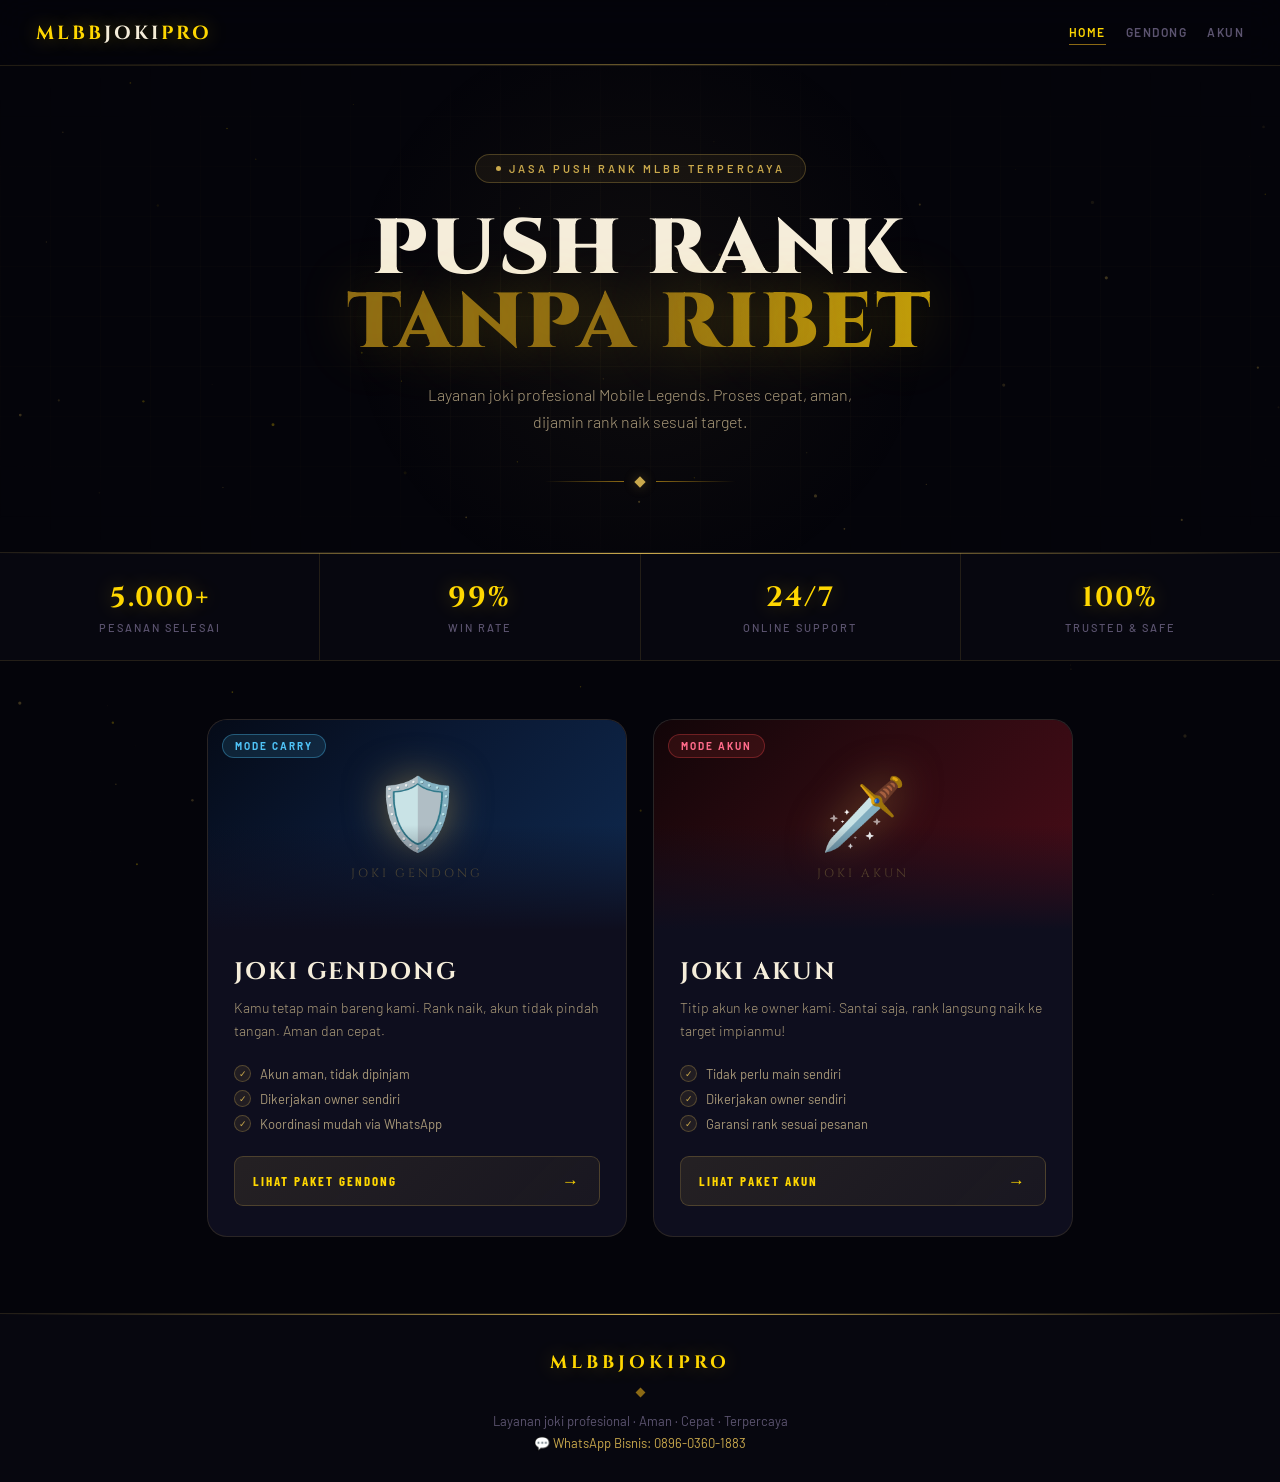
==== index.html @ 2b28e02b "Add files via upload" ====
<!DOCTYPE html>
<html lang="id">
<head>
<meta charset="UTF-8"/>
<meta name="viewport" content="width=device-width,initial-scale=1.0"/>
<title>MLBB Joki Pro</title>
<link href="https://fonts.googleapis.com/css2?family=Cinzel:wght@400;600;700;900&family=Barlow:wght@300;400;500;600&family=Barlow+Condensed:wght@500;600;700;800&display=swap" rel="stylesheet"/>
<style>
:root{
  --gold:#FFD700;--gold2:#C9A84C;--gold3:#8B6914;
  --gold-glow:rgba(201,168,76,0.35);--gold-subtle:rgba(201,168,76,0.08);
  --border1:rgba(201,168,76,0.15);--border2:rgba(201,168,76,0.30);--border3:rgba(201,168,76,0.55);
  --bg0:#04040A;--bg1:#07070F;--bg2:#0B0B18;--bg3:#0E0E1E;--bg4:#111124;
  --txt:#F5EDDA;--txt2:#A89878;--txt3:#5C5470;
  --r-gm:#27AE60;--r-epic:#4FC3F7;--r-legend:#F5C518;--r-mythic:#E84393;
  --r-honor:#FF6B6B;--r-glory:#FFD700;--r-immortal:#FF6432;
  --tr:0.28s cubic-bezier(0.4,0,0.2,1);
}
*,*::before,*::after{margin:0;padding:0;box-sizing:border-box;}
html{scroll-behavior:smooth;}
body{font-family:'Barlow',sans-serif;background:var(--bg0);color:var(--txt);min-height:100vh;overflow-x:hidden;}
a{text-decoration:none;color:inherit;}
::-webkit-scrollbar{width:5px;}
::-webkit-scrollbar-track{background:var(--bg1);}
::-webkit-scrollbar-thumb{background:var(--gold3);border-radius:3px;}

/* CANVAS */
#pc{position:fixed;inset:0;pointer-events:none;z-index:0;opacity:.55;}

/* WRAPPER */
.sw{position:relative;z-index:2;}

/* PAGE SYSTEM */
.pg{display:none;}
.pg.on{display:block;}

/* NAV */
nav{
  position:sticky;top:0;z-index:999;
  display:flex;align-items:center;justify-content:space-between;
  padding:0 36px;height:66px;
  background:rgba(4,4,10,.9);backdrop-filter:blur(18px);
  border-bottom:1px solid var(--border1);
}
nav::after{content:'';position:absolute;bottom:0;left:0;right:0;height:1px;
  background:linear-gradient(90deg,transparent,var(--gold2),transparent);opacity:.5;}
.logo{font-family:'Cinzel',serif;font-size:19px;font-weight:700;letter-spacing:3px;
  color:var(--gold);text-transform:uppercase;cursor:pointer;
  text-shadow:0 0 20px rgba(255,215,0,.4);transition:var(--tr);}
.logo span{color:var(--txt);}
.logo:hover{text-shadow:0 0 30px rgba(255,215,0,.7);}
.nav-r{display:flex;align-items:center;gap:20px;}
.nl{font-size:12px;font-weight:600;letter-spacing:1.5px;text-transform:uppercase;
  color:var(--txt3);cursor:pointer;padding:5px 0;
  border-bottom:1px solid transparent;transition:var(--tr);}
.nl:hover,.nl.act{color:var(--gold);border-bottom-color:var(--gold3);}
.nbk{display:flex;align-items:center;gap:5px;font-size:11px;font-weight:600;
  letter-spacing:1.5px;text-transform:uppercase;color:var(--txt3);cursor:pointer;
  padding:7px 14px;border:1px solid var(--border1);border-radius:5px;transition:var(--tr);}
.nbk:hover{color:var(--gold2);border-color:var(--border2);background:var(--gold-subtle);}

/* HERO */
.hero{position:relative;text-align:center;padding:88px 24px 66px;overflow:hidden;}
.hgb{position:absolute;inset:0;
  background-image:linear-gradient(rgba(201,168,76,.04) 1px,transparent 1px),
    linear-gradient(90deg,rgba(201,168,76,.04) 1px,transparent 1px);
  background-size:50px 50px;
  mask-image:radial-gradient(ellipse 80% 60% at 50% 50%,black,transparent);}
.horb{position:absolute;width:600px;height:600px;border-radius:50%;
  background:radial-gradient(circle,rgba(201,168,76,.06) 0%,transparent 70%);
  top:50%;left:50%;transform:translate(-50%,-50%);pointer-events:none;}
.etag{display:inline-flex;align-items:center;gap:8px;
  background:rgba(201,168,76,.08);border:1px solid rgba(201,168,76,.3);
  color:var(--gold2);font-size:11px;font-weight:600;letter-spacing:3px;
  text-transform:uppercase;padding:7px 20px;border-radius:100px;
  margin-bottom:30px;animation:fsd .7s ease both;}
.edot{width:5px;height:5px;background:var(--gold2);border-radius:50%;animation:pd 2s ease infinite;}
.ht{font-family:'Cinzel',serif;font-size:clamp(36px,7vw,78px);font-weight:900;
  line-height:.95;letter-spacing:3px;text-transform:uppercase;animation:fsd .7s ease .1s both;}
.ht .lg{display:block;color:var(--gold);text-shadow:0 0 60px rgba(255,215,0,.25);}
.ht .lw{display:block;color:var(--txt);}
.hs{font-size:16px;font-weight:300;color:var(--txt2);line-height:1.7;
  max-width:450px;margin:20px auto 0;animation:fsd .7s ease .2s both;}
.hdiv{display:flex;align-items:center;justify-content:center;gap:12px;
  margin-top:42px;animation:fsd .7s ease .3s both;}
.hdl{width:80px;height:1px;background:linear-gradient(90deg,transparent,var(--gold3));}
.hdl.r{transform:scaleX(-1);}
.hdg{width:8px;height:8px;background:var(--gold2);transform:rotate(45deg);
  box-shadow:0 0 12px var(--gold-glow);}

/* STATS */
.sb{display:flex;border-top:1px solid var(--border1);border-bottom:1px solid var(--border1);
  background:var(--bg1);position:relative;flex-wrap:wrap;}
.sb::before{content:'';position:absolute;top:0;left:0;right:0;height:1px;
  background:linear-gradient(90deg,transparent,var(--gold2),transparent);}
.si{flex:1;min-width:130px;padding:26px 16px;text-align:center;
  border-right:1px solid var(--border1);transition:var(--tr);}
.si:last-child{border-right:none;}
.si:hover{background:var(--gold-subtle);}
.sn{font-family:'Cinzel',serif;font-size:28px;font-weight:700;color:var(--gold);
  letter-spacing:2px;display:block;text-shadow:0 0 20px rgba(255,215,0,.3);}
.sl{display:block;font-size:11px;font-weight:500;letter-spacing:2px;
  text-transform:uppercase;color:var(--txt3);margin-top:5px;}

/* CHOOSE CARDS */
.cs{display:flex;gap:26px;justify-content:center;
  padding:58px 28px 76px;flex-wrap:wrap;max-width:940px;margin:0 auto;}
.cc{position:relative;width:420px;background:var(--bg3);
  border:1px solid var(--border1);border-radius:20px;overflow:hidden;
  cursor:pointer;transition:transform var(--tr),box-shadow var(--tr),border-color var(--tr);
  animation:fsu .7s ease both;}
.cc:nth-child(2){animation-delay:.12s;}
.cc:hover{transform:translateY(-8px);
  box-shadow:0 28px 70px rgba(201,168,76,.18),0 0 0 1px rgba(201,168,76,.5);
  border-color:var(--border3);}
.ct{width:100%;height:210px;position:relative;overflow:hidden;
  display:flex;align-items:center;justify-content:center;}
.ctp{width:100%;height:100%;display:flex;flex-direction:column;
  align-items:center;justify-content:center;gap:10px;}
.ct-g{background:linear-gradient(135deg,#050B18 0%,#0A1832 40%,#0F2A50 100%);}
.ct-a{background:linear-gradient(135deg,#120508 0%,#2A0A10 40%,#4A0C18 100%);}
.cti{font-size:70px;filter:drop-shadow(0 0 20px rgba(201,168,76,.5));}
.ctl{font-family:'Cinzel',serif;font-size:12px;letter-spacing:3px;
  color:var(--gold2);text-transform:uppercase;opacity:.6;}
.cto{position:absolute;bottom:0;left:0;right:0;height:50%;
  background:linear-gradient(to top,var(--bg3),transparent);pointer-events:none;}
.cbdg{position:absolute;top:14px;left:14px;font-size:10px;font-weight:700;
  letter-spacing:2px;text-transform:uppercase;padding:5px 12px;border-radius:100px;border:1px solid;}
.bg-c{background:rgba(79,195,247,.12);color:#4FC3F7;border-color:rgba(79,195,247,.35);}
.bg-a{background:rgba(230,67,70,.12);color:#FF6B8A;border-color:rgba(230,67,70,.35);}
.cb{padding:26px 26px 30px;}
.cbt{font-family:'Cinzel',serif;font-size:24px;font-weight:700;letter-spacing:2px;
  text-transform:uppercase;margin-bottom:8px;}
.cbd{font-size:14px;font-weight:300;color:var(--txt2);line-height:1.7;margin-bottom:22px;}
.cfs{display:flex;flex-direction:column;gap:8px;margin-bottom:24px;}
.cfi{display:flex;align-items:center;gap:9px;font-size:13px;color:var(--txt2);}
.fck{width:17px;height:17px;border-radius:50%;
  background:rgba(201,168,76,.1);border:1px solid rgba(201,168,76,.3);
  display:flex;align-items:center;justify-content:center;
  font-size:9px;color:var(--gold2);flex-shrink:0;}
.ccta{display:flex;align-items:center;justify-content:space-between;padding:13px 18px;
  background:linear-gradient(135deg,rgba(201,168,76,.12),rgba(201,168,76,.06));
  border:1px solid rgba(201,168,76,.25);border-radius:9px;
  font-family:'Barlow Condensed',sans-serif;font-size:13px;font-weight:700;
  letter-spacing:2px;text-transform:uppercase;color:var(--gold);transition:var(--tr);}
.cc:hover .ccta{background:linear-gradient(135deg,rgba(201,168,76,.22),rgba(201,168,76,.12));
  border-color:rgba(201,168,76,.5);}
.ctarr{font-size:17px;transition:transform var(--tr);}
.cc:hover .ctarr{transform:translateX(4px);}

/* RANK BANNER */
.rbs{padding:0 28px 40px;max-width:1000px;margin:0 auto;}
.rbw{display:flex;align-items:flex-end;justify-content:center;gap:8px;flex-wrap:wrap;}
.rbi{display:flex;flex-direction:column;align-items:center;gap:7px;
  cursor:default;animation:fsu .5s ease both;transition:transform var(--tr);}
.rbi:hover{transform:translateY(-6px);}
.rbim{width:88px;height:88px;display:flex;align-items:center;justify-content:center;
  filter:drop-shadow(0 4px 16px rgba(0,0,0,.5));transition:filter var(--tr);}
.rbi:hover .rbim{filter:drop-shadow(0 6px 24px rgba(201,168,76,.4));}
.rbim img{width:100%;height:100%;object-fit:contain;}
.rbf{font-size:40px;}
.rbn{font-family:'Barlow Condensed',sans-serif;font-size:10px;font-weight:700;
  letter-spacing:1.5px;text-transform:uppercase;text-align:center;opacity:.8;}

/* SECTION HEADING */
.sh{display:flex;align-items:center;gap:14px;margin-bottom:32px;}
.shl{flex:1;height:1px;background:linear-gradient(90deg,var(--gold3),transparent);}
.shl.r{transform:scaleX(-1);}
.sht{font-family:'Barlow Condensed',sans-serif;font-size:10px;font-weight:700;
  letter-spacing:4px;text-transform:uppercase;color:var(--txt3);white-space:nowrap;}

/* INFO PILLS */
.is{padding:0 28px 16px;max-width:1100px;margin:0 auto;}
.ig{display:grid;grid-template-columns:repeat(auto-fit,minmax(180px,1fr));gap:13px;margin-bottom:44px;}
.ip{background:var(--bg4);border:1px solid var(--border1);border-radius:14px;
  padding:20px 18px;text-align:center;transition:var(--tr);
  animation:fsu .6s ease both;position:relative;overflow:hidden;}
.ip::before{content:'';position:absolute;top:0;left:0;right:0;height:2px;
  background:linear-gradient(90deg,transparent,var(--gold2),transparent);
  opacity:0;transition:var(--tr);}
.ip:hover{border-color:var(--border2);transform:translateY(-3px);}
.ip:hover::before{opacity:1;}
.pi{font-size:26px;margin-bottom:9px;display:block;}
.pv{font-family:'Cinzel',serif;font-size:14px;font-weight:700;color:var(--gold);
  display:block;letter-spacing:1px;}
.pt{font-size:12px;color:var(--txt3);margin-top:3px;line-height:1.4;}

/* PRICE GRID */
.ps{padding:8px 28px 70px;max-width:1100px;margin:0 auto;}
.pg2{display:grid;grid-template-columns:repeat(auto-fill,minmax(230px,1fr));gap:16px;}

/* PRICE CARD */
.pc2{background:var(--bg3);border:1px solid var(--border1);border-radius:14px;
  overflow:hidden;transition:transform var(--tr),box-shadow var(--tr),border-color var(--tr);
  animation:fsu .6s ease both;position:relative;}
.pc2:hover{transform:translateY(-5px);border-color:var(--border2);
  box-shadow:0 14px 44px rgba(201,168,76,.12);}
.pc2.ft{border-color:var(--gold3);
  box-shadow:0 0 0 1px rgba(201,168,76,.15),inset 0 0 60px rgba(201,168,76,.03);}
.pc2.ft:hover{border-color:var(--border3);box-shadow:0 14px 55px rgba(201,168,76,.2);}
.ris{width:100%;height:128px;position:relative;overflow:hidden;
  background:var(--bg1);display:flex;align-items:center;justify-content:center;}
.ris img{width:100%;height:100%;object-fit:cover;transition:transform .5s ease;opacity:.85;}
.pc2:hover .ris img{transform:scale(1.08);opacity:1;}
.rip{width:100%;height:100%;display:flex;flex-direction:column;
  align-items:center;justify-content:center;gap:5px;}
.ric{font-size:50px;filter:drop-shadow(0 0 16px currentColor);}
.rin{font-family:'Barlow Condensed',sans-serif;font-size:10px;font-weight:700;
  letter-spacing:3px;text-transform:uppercase;opacity:.5;}
.rif{position:absolute;bottom:0;left:0;right:0;height:60%;
  background:linear-gradient(to top,var(--bg3),transparent);pointer-events:none;}
.rift{position:absolute;top:0;left:0;right:0;height:30%;
  background:linear-gradient(to bottom,var(--bg3),transparent);pointer-events:none;}
.fc{position:absolute;top:9px;right:9px;background:var(--gold);color:var(--bg0);
  font-size:8px;font-weight:800;letter-spacing:1.5px;text-transform:uppercase;
  padding:3px 9px;border-radius:100px;font-family:'Barlow Condensed',sans-serif;}
.pb{padding:16px 18px 20px;}
.rh{display:flex;align-items:center;gap:10px;margin-bottom:12px;}
.rbd{width:9px;height:9px;border-radius:50%;flex-shrink:0;box-shadow:0 0 7px currentColor;}
.rt{font-family:'Cinzel',serif;font-size:14px;font-weight:700;
  letter-spacing:1px;text-transform:uppercase;}
.rsub{font-size:10px;color:var(--txt3);letter-spacing:1px;margin-left:auto;
  font-family:'Barlow Condensed',sans-serif;text-transform:uppercase;}
.pd{height:1px;background:linear-gradient(90deg,var(--border1),transparent);margin-bottom:12px;}
.pl{font-size:10px;font-weight:600;letter-spacing:2px;text-transform:uppercase;
  color:var(--txt3);margin-bottom:5px;}
.pa{font-family:'Cinzel',serif;font-size:26px;font-weight:700;letter-spacing:1px;
  display:flex;align-items:baseline;gap:4px;margin-bottom:3px;}
.pper{font-size:11px;color:var(--txt3);font-family:'Barlow',sans-serif;
  font-weight:300;letter-spacing:.5px;}
.pfs{margin-top:12px;display:flex;flex-direction:column;gap:6px;}
.pfi{display:flex;align-items:center;gap:7px;font-size:12px;color:var(--txt2);font-weight:300;}
.pbl{width:4px;height:4px;border-radius:50%;flex-shrink:0;}
.bo{display:flex;align-items:center;justify-content:center;gap:7px;
  width:100%;margin-top:16px;padding:11px 14px;
  background:transparent;border:1px solid var(--border1);border-radius:9px;
  font-family:'Barlow Condensed',sans-serif;font-size:11px;font-weight:700;
  letter-spacing:2.5px;text-transform:uppercase;color:var(--txt2);
  cursor:pointer;transition:var(--tr);text-decoration:none;}
.bo:hover{color:var(--gold);border-color:var(--border2);background:var(--gold-subtle);}
.pc2.ft .bo{background:linear-gradient(135deg,var(--gold2),var(--gold3));
  border-color:var(--gold2);color:var(--bg0);}
.pc2.ft .bo:hover{background:linear-gradient(135deg,var(--gold),var(--gold2));}

/* RANK COLOR UTILS */
.rc-gm{color:var(--r-gm);}.rc-epic{color:var(--r-epic);}.rc-legend{color:var(--r-legend);}
.rc-mythic{color:var(--r-mythic);}.rc-honor{color:var(--r-honor);}
.rc-glory{color:var(--r-glory);}.rc-immortal{color:var(--r-immortal);}
.rbg-gm{background:var(--r-gm);}.rbg-epic{background:var(--r-epic);}
.rbg-legend{background:var(--r-legend);}.rbg-mythic{background:var(--r-mythic);}
.rbg-honor{background:var(--r-honor);}.rbg-glory{background:var(--r-glory);}
.rbg-immortal{background:var(--r-immortal);}
.ri-gm{background:rgba(39,174,96,.08);}.ri-epic{background:rgba(79,195,247,.08);}
.ri-legend{background:rgba(245,197,24,.08);}.ri-mythic{background:rgba(232,67,147,.08);}
.ri-honor{background:rgba(255,107,107,.08);}.ri-glory{background:rgba(255,215,0,.08);}
.ri-immortal{background:rgba(255,100,50,.08);}

/* PAYMENT */
.paysec{max-width:600px;margin:0 auto 60px;padding:0 28px;text-align:center;}
.payrow{display:flex;align-items:center;justify-content:center;gap:16px;
  flex-wrap:wrap;margin-top:18px;}
.payitem{display:flex;flex-direction:column;align-items:center;gap:9px;
  background:var(--bg4);border:1px solid var(--border1);border-radius:14px;
  padding:18px 28px;min-width:120px;transition:var(--tr);}
.payitem:hover{border-color:var(--border2);transform:translateY(-3px);
  box-shadow:0 8px 22px rgba(201,168,76,.1);}
.payitem img{width:56px;height:56px;object-fit:contain;border-radius:9px;}
.payitem span{font-family:'Barlow Condensed',sans-serif;font-size:12px;font-weight:700;
  letter-spacing:2px;text-transform:uppercase;color:var(--txt2);}

/* WA CTA */
.wacta{max-width:660px;margin:0 auto 60px;padding:0 28px;text-align:center;}
.wab{background:var(--bg4);border:1px solid var(--border2);border-radius:20px;
  padding:38px 30px;position:relative;overflow:hidden;}
.wab::before{content:'';position:absolute;top:0;left:0;right:0;height:2px;
  background:linear-gradient(90deg,transparent,var(--gold2),transparent);}
.wai{font-size:34px;margin-bottom:12px;}
.wat{font-family:'Cinzel',serif;font-size:18px;font-weight:700;letter-spacing:2px;
  color:var(--gold);margin-bottom:9px;text-transform:uppercase;}
.wad{font-size:14px;color:var(--txt2);line-height:1.8;margin-bottom:26px;}
.wabtn{display:inline-flex;align-items:center;gap:9px;
  background:linear-gradient(135deg,#25D366,#128C7E);color:#fff;
  font-family:'Barlow Condensed',sans-serif;font-size:14px;font-weight:700;
  letter-spacing:2px;text-transform:uppercase;padding:15px 34px;border-radius:50px;
  text-decoration:none;box-shadow:0 8px 28px rgba(37,211,102,.3);transition:var(--tr);}
.wabtn:hover{background:linear-gradient(135deg,#2EE070,#25D366);
  box-shadow:0 10px 34px rgba(37,211,102,.45);transform:translateY(-2px);}
.wanum{margin-top:13px;font-size:11px;color:var(--txt3);letter-spacing:1px;}

/* FOOTER */
footer{position:relative;background:var(--bg1);border-top:1px solid var(--border1);
  padding:36px 28px 28px;text-align:center;overflow:hidden;}
footer::before{content:'';position:absolute;top:0;left:0;right:0;height:1px;
  background:linear-gradient(90deg,transparent,var(--gold2),transparent);}
.fl{font-family:'Cinzel',serif;font-size:18px;font-weight:700;letter-spacing:4px;
  color:var(--gold);text-transform:uppercase;margin-bottom:9px;
  text-shadow:0 0 20px rgba(255,215,0,.3);}
.fg{width:7px;height:7px;background:var(--gold3);transform:rotate(45deg);margin:14px auto;}
.ft2{font-size:13px;color:var(--txt3);line-height:1.7;}

/* SHIMMER */
.shim{background:linear-gradient(90deg,var(--gold3) 25%,var(--gold) 50%,var(--gold3) 75%);
  background-size:200% auto;-webkit-background-clip:text;-webkit-text-fill-color:transparent;
  background-clip:text;animation:shimmer 4s linear infinite;}

/* ANIMATIONS */
@keyframes fsd{from{opacity:0;transform:translateY(-22px);}to{opacity:1;transform:translateY(0);}}
@keyframes fsu{from{opacity:0;transform:translateY(26px);}to{opacity:1;transform:translateY(0);}}
@keyframes pd{0%,100%{opacity:1;transform:scale(1);}50%{opacity:.4;transform:scale(.7);}}
@keyframes shimmer{0%{background-position:-200% center;}100%{background-position:200% center;}}

/* RESPONSIVE */
@media(max-width:768px){
  nav{padding:0 16px;}
  .hero{padding:58px 16px 48px;}
  .cs{padding:36px 16px 56px;gap:18px;}
  .cc{width:100%;max-width:420px;}
  .si{min-width:50%;border-bottom:1px solid var(--border1);}
  .is{padding:0 16px;}
  .ps{padding:8px 16px 56px;}
  .pg2{grid-template-columns:repeat(auto-fill,minmax(165px,1fr));gap:12px;}
  .rbs{padding:0 16px 34px;}
  .rbim{width:64px;height:64px;}
  .rbn{font-size:9px;}
}
@media(max-width:480px){
  .ht{font-size:30px;}
  .si{min-width:100%;}
  .pg2{grid-template-columns:1fr 1fr;gap:9px;}
  #rank-banner{gap:5px;}
}
</style>
</head>
<body>
<canvas id="pc"></canvas>
<div class="sw">

<!-- ==================== PAGE: LANDING ==================== -->
<div class="pg on" id="p-home">
<nav>
  <div class="logo" onclick="goPage('p-home')">MLBB<span>Joki</span>Pro</div>
  <div class="nav-r">
    <span class="nl act" onclick="goPage('p-home')">Home</span>
    <span class="nl" onclick="goPage('p-gendong')">Gendong</span>
    <span class="nl" onclick="goPage('p-akun')">Akun</span>
  </div>
</nav>
<section class="hero">
  <div class="hgb"></div><div class="horb"></div>
  <div class="etag"><span class="edot"></span>Jasa Push Rank MLBB Terpercaya</div>
  <h1 class="ht">
    <span class="lw">Push Rank</span>
    <span class="lg shim">Tanpa Ribet</span>
  </h1>
  <p class="hs">Layanan joki profesional Mobile Legends. Proses cepat, aman, dijamin rank naik sesuai target.</p>
  <div class="hdiv"><div class="hdl"></div><div class="hdg"></div><div class="hdl r"></div></div>
</section>
<div class="sb">
  <div class="si"><span class="sn">5.000+</span><span class="sl">Pesanan Selesai</span></div>
  <div class="si"><span class="sn">99%</span><span class="sl">Win Rate</span></div>
  <div class="si"><span class="sn">24/7</span><span class="sl">Online Support</span></div>
  <div class="si"><span class="sn">100%</span><span class="sl">Trusted & Safe</span></div>
</div>
<div class="cs">
  <div class="cc" onclick="goPage('p-gendong')">
    <div class="ct"><div class="ctp ct-g"><div class="cti">🛡️</div><div class="ctl">Joki Gendong</div></div>
    <div class="cto"></div><div class="cbdg bg-c">Mode Carry</div></div>
    <div class="cb">
      <div class="cbt">Joki Gendong</div>
      <div class="cbd">Kamu tetap main bareng kami. Rank naik, akun tidak pindah tangan. Aman dan cepat.</div>
      <div class="cfs">
        <div class="cfi"><div class="fck">✓</div>Akun aman, tidak dipinjam</div>
        <div class="cfi"><div class="fck">✓</div>Dikerjakan owner sendiri</div>
        <div class="cfi"><div class="fck">✓</div>Koordinasi mudah via WhatsApp</div>
      </div>
      <div class="ccta"><span>Lihat Paket Gendong</span><span class="ctarr">→</span></div>
    </div>
  </div>
  <div class="cc" onclick="goPage('p-akun')">
    <div class="ct"><div class="ctp ct-a"><div class="cti">🗡️</div><div class="ctl">Joki Akun</div></div>
    <div class="cto"></div><div class="cbdg bg-a">Mode Akun</div></div>
    <div class="cb">
      <div class="cbt">Joki Akun</div>
      <div class="cbd">Titip akun ke owner kami. Santai saja, rank langsung naik ke target impianmu!</div>
      <div class="cfs">
        <div class="cfi"><div class="fck">✓</div>Tidak perlu main sendiri</div>
        <div class="cfi"><div class="fck">✓</div>Dikerjakan owner sendiri</div>
        <div class="cfi"><div class="fck">✓</div>Garansi rank sesuai pesanan</div>
      </div>
      <div class="ccta"><span>Lihat Paket Akun</span><span class="ctarr">→</span></div>
    </div>
  </div>
</div>
<footer><div class="fl">MLBBJokiPro</div><div class="fg"></div>
<p class="ft2">Layanan joki profesional · Aman · Cepat · Terpercaya<br>
<a href="https://wa.me/6289603601883" target="_blank" style="color:var(--gold2);">💬 WhatsApp Bisnis: 0896-0360-1883</a></p></footer>
</div>

<!-- ==================== PAGE: GENDONG ==================== -->
<div class="pg" id="p-gendong">
<nav>
  <div class="logo" onclick="goPage('p-home')">MLBB<span>Joki</span>Pro</div>
  <div class="nav-r">
    <span class="nl" onclick="goPage('p-home')">Home</span>
    <span class="nl act">Gendong</span>
    <span class="nl" onclick="goPage('p-akun')">Akun</span>
    <span class="nbk" onclick="goPage('p-home')">← Kembali</span>
  </div>
</nav>
<section class="hero">
  <div class="hgb"></div><div class="horb"></div>
  <div class="etag"><span class="edot"></span>Mode Carry · Akun Aman</div>
  <h1 class="ht"><span class="lw">Joki</span><span class="lg shim">Gendong</span></h1>
  <p class="hs">Main bareng owner kami. Rank naik, akun tidak pindah tangan.</p>
  <div class="hdiv"><div class="hdl"></div><div class="hdg"></div><div class="hdl r"></div></div>
</section>
<div class="is">
  <div class="ig">
    <div class="ip"><span class="pi">🔒</span><span class="pv">Akun Aman</span><div class="pt">Akun tidak pernah dipinjam</div></div>
    <div class="ip"><span class="pi">⚡</span><span class="pv">Proses Cepat</span><div class="pt">Langsung mulai setelah konfirmasi</div></div>
    <div class="ip"><span class="pi">👤</span><span class="pv">Owner Sendiri</span><div class="pt">Dikerjakan langsung oleh owner</div></div>
    <div class="ip"><span class="pi">💬</span><span class="pv">Fast Respon</span><div class="pt">Koordinasi mudah via WhatsApp</div></div>
  </div>
</div>
<div class="rbs">
  <div class="sh"><div class="shl"></div><div class="sht">Tier Rank Tersedia</div><div class="shl r"></div></div>
  <div class="rbw" id="rb-g"></div>
</div>
<div class="ps">
  <div class="sh"><div class="shl"></div><div class="sht">Daftar Harga Joki Gendong</div><div class="shl r"></div></div>
  <div class="pg2" id="grid-gendong"></div>
</div>
<div class="paysec">
  <div class="sh"><div class="shl"></div><div class="sht">Metode Pembayaran</div><div class="shl r"></div></div>
  <div class="payrow" id="pay-g"></div>
</div>
<div class="wacta">
  <div class="wab">
    <div class="wai">💬</div>
    <div class="wat">Mau Order Joki Gendong?</div>
    <div class="wad">Dikerjakan langsung oleh owner — bukan worker.<br>Chat sekarang, beritahu rank tujuanmu!</div>
    <a href="https://wa.me/6289603601883?text=Halo%20kak%2C%20saya%20mau%20order%20*Joki%20Gendong*%0ARank%20tujuan%3A%20%0AID%20MLBB%3A%20" target="_blank" class="wabtn">💬 Chat WhatsApp Bisnis</a>
    <div class="wanum">0896-0360-1883</div>
  </div>
</div>
<footer><div class="fl">MLBBJokiPro</div><div class="fg"></div>
<p class="ft2">Harga dapat berubah sewaktu-waktu · Konfirmasi ke admin sebelum order</p></footer>
</div>

<!-- ==================== PAGE: AKUN ==================== -->
<div class="pg" id="p-akun">
<nav>
  <div class="logo" onclick="goPage('p-home')">MLBB<span>Joki</span>Pro</div>
  <div class="nav-r">
    <span class="nl" onclick="goPage('p-home')">Home</span>
    <span class="nl" onclick="goPage('p-gendong')">Gendong</span>
    <span class="nl act">Akun</span>
    <span class="nbk" onclick="goPage('p-home')">← Kembali</span>
  </div>
</nav>
<section class="hero">
  <div class="hgb"></div><div class="horb"></div>
  <div class="etag"><span class="edot"></span>Mode Akun · Santai Rank Naik</div>
  <h1 class="ht"><span class="lw">Joki</span><span class="lg shim">Akun</span></h1>
  <p class="hs">Titip akun ke owner kami. Kamu santai, rank langsung melesat ke target impianmu.</p>
  <div class="hdiv"><div class="hdl"></div><div class="hdg"></div><div class="hdl r"></div></div>
</section>
<div class="is">
  <div class="ig">
    <div class="ip"><span class="pi">😴</span><span class="pv">Santai Aja</span><div class="pt">Tidak perlu main sendiri</div></div>
    <div class="ip"><span class="pi">🎯</span><span class="pv">Akurat</span><div class="pt">Target rank pasti tercapai</div></div>
    <div class="ip"><span class="pi">👤</span><span class="pv">Owner Sendiri</span><div class="pt">Dikerjakan langsung oleh owner</div></div>
    <div class="ip"><span class="pi">📲</span><span class="pv">Update Real-time</span><div class="pt">Info progress via WhatsApp</div></div>
  </div>
</div>
<div class="rbs">
  <div class="sh"><div class="shl"></div><div class="sht">Tier Rank Tersedia</div><div class="shl r"></div></div>
  <div class="rbw" id="rb-a"></div>
</div>
<div class="ps">
  <div class="sh"><div class="shl"></div><div class="sht">Daftar Harga Joki Akun</div><div class="shl r"></div></div>
  <div class="pg2" id="grid-akun"></div>
</div>
<div class="paysec">
  <div class="sh"><div class="shl"></div><div class="sht">Metode Pembayaran</div><div class="shl r"></div></div>
  <div class="payrow" id="pay-a"></div>
</div>
<div class="wacta">
  <div class="wab">
    <div class="wai">💬</div>
    <div class="wat">Mau Order Joki Akun?</div>
    <div class="wad">Dikerjakan langsung oleh owner — bukan worker.<br>Chat sekarang, beritahu rank tujuanmu!</div>
    <a href="https://wa.me/6289603601883?text=Halo%20kak%2C%20saya%20mau%20order%20*Joki%20Akun*%0ARank%20tujuan%3A%20%0AID%20MLBB%3A%20" target="_blank" class="wabtn">💬 Chat WhatsApp Bisnis</a>
    <div class="wanum">0896-0360-1883</div>
  </div>
</div>
<div style="max-width:1100px;margin:0 auto 50px;padding:0 28px;">
  <div style="background:var(--bg4);border:1px solid var(--border1);border-radius:14px;padding:26px 28px;position:relative;overflow:hidden;">
    <div style="position:absolute;top:0;left:0;right:0;height:2px;background:linear-gradient(90deg,transparent,var(--gold2),transparent);"></div>
    <div style="font-family:'Cinzel',serif;font-size:11px;font-weight:700;letter-spacing:3px;text-transform:uppercase;color:var(--gold3);margin-bottom:14px;">Syarat & Catatan</div>
    <div style="display:grid;grid-template-columns:repeat(auto-fit,minmax(220px,1fr));gap:10px;">
      <div style="font-size:13px;color:var(--txt2);display:flex;gap:9px;line-height:1.6;"><span style="color:var(--gold2);flex-shrink:0;">◆</span>Akun dikembalikan setelah rank tercapai.</div>
      <div style="font-size:13px;color:var(--txt2);display:flex;gap:9px;line-height:1.6;"><span style="color:var(--gold2);flex-shrink:0;">◆</span>Tidak login akun lain selama proses berlangsung.</div>
      <div style="font-size:13px;color:var(--txt2);display:flex;gap:9px;line-height:1.6;"><span style="color:var(--gold2);flex-shrink:0;">◆</span>Harga bisa berubah, konfirmasi ke owner dulu.</div>
      <div style="font-size:13px;color:var(--txt2);display:flex;gap:9px;line-height:1.6;"><span style="color:var(--gold2);flex-shrink:0;">◆</span>DP 50% sebelum proses dimulai.</div>
    </div>
  </div>
</div>
<footer><div class="fl">MLBBJokiPro</div><div class="fg"></div>
<p class="ft2">Harga dapat berubah sewaktu-waktu · Konfirmasi ke admin sebelum order</p></footer>
</div>

</div><!-- /sw -->
<script>
// ---- IMAGES (embedded base64) ----
const I = {
  gm:       '[data-uri]',
  epic:     '[data-uri]',
  legend:   '[data-uri]',
  mythic:   '[data-uri]',
  honor:    '[data-uri]',
  glory:    '[data-uri]',
  immortal: '[data-uri]',
  gopay:    '[data-uri]',
  dana:     '[data-uri]',
  qris:     '[data-uri]',
};

const WA = '6289603601883';

// ---- DATA ----
const GENDONG = [
  {rank:'Grand Master',sub:'Tier I–V',  rc:'gm',      price:'Rp 3.000',per:'/bintang',feat:['Dikerjakan owner sendiri','Update progress via WA','Fast respon'],hot:false},
  {rank:'Epic',        sub:'Tier I–V',  rc:'epic',    price:'Rp 4.000',per:'/bintang',feat:['Dikerjakan owner sendiri','Update progress via WA','Fast respon'],hot:false},
  {rank:'Legend',      sub:'Tier I–V',  rc:'legend',  price:'Rp 5.000',per:'/bintang',feat:['Dikerjakan owner sendiri','Update progress via WA','Fast respon'],hot:true},
  {rank:'Mythic',      sub:'Romawi I–V',rc:'mythic',  price:'Rp 6.000',per:'/bintang',feat:['Dikerjakan owner sendiri','Update progress via WA','Fast respon'],hot:false},
  {rank:'Mythic Honor',sub:'Honor',     rc:'honor',   price:'Rp 7.000',per:'/bintang',feat:['Dikerjakan owner sendiri','Update progress via WA','Fast respon'],hot:false},
  {rank:'Mythic Glory',sub:'Glory',     rc:'glory',   price:'Rp 8.000',per:'/bintang',feat:['Dikerjakan owner sendiri','Update progress via WA','Fast respon'],hot:false},
  {rank:'Mythic Immortal',sub:'Immortal',rc:'immortal',price:'Rp 9.000',per:'/bintang',feat:['Dikerjakan owner sendiri','Update progress via WA','Fast respon'],hot:false},
];
const AKUN = [
  {rank:'Grand Master',sub:'Target GM',      rc:'gm',      price:'Rp 2.000',per:'/bintang',feat:['Dikerjakan owner sendiri','Update progress via WA','Garansi naik rank'],hot:false},
  {rank:'Epic',        sub:'Target Epic',    rc:'epic',    price:'Rp 3.000',per:'/bintang',feat:['Dikerjakan owner sendiri','Update progress via WA','Garansi naik rank'],hot:false},
  {rank:'Legend',      sub:'Target Legend',  rc:'legend',  price:'Rp 4.000',per:'/bintang',feat:['Dikerjakan owner sendiri','Update progress via WA','Garansi naik rank'],hot:true},
  {rank:'Mythic',      sub:'Romawi I–V',     rc:'mythic',  price:'Rp 5.000',per:'/bintang',feat:['Dikerjakan owner sendiri','Update progress via WA','Garansi naik rank'],hot:false},
  {rank:'Mythic Honor',sub:'Target Honor',   rc:'honor',   price:'Rp 7.000',per:'/bintang',feat:['Dikerjakan owner sendiri','Update progress via WA','Garansi naik rank'],hot:false},
  {rank:'Mythic Glory',sub:'Target Glory',   rc:'glory',   price:'Rp 8.000',per:'/bintang',feat:['Dikerjakan owner sendiri','Update progress via WA','Garansi naik rank'],hot:false},
  {rank:'Mythic Immortal',sub:'Target Immortal',rc:'immortal',price:'Rp 10.000',per:'/bintang',feat:['Dikerjakan owner sendiri','Update progress via WA','Garansi naik rank'],hot:false},
];
const RANKS = [
  {name:'Grand Master',rc:'gm'},
  {name:'Epic',rc:'epic'},
  {name:'Legend',rc:'legend'},
  {name:'Mythic',rc:'mythic'},
  {name:'Honor',rc:'honor'},
  {name:'Glory',rc:'glory'},
  {name:'Immortal',rc:'immortal'},
];
const PAYS = [
  {name:'GoPay',key:'gopay'},
  {name:'DANA', key:'dana'},
  {name:'QRIS', key:'qris'},
];

// ---- PAGE NAV ----
function goPage(id){
  document.querySelectorAll('.pg').forEach(p=>p.classList.remove('on'));
  document.getElementById(id).classList.add('on');
  window.scrollTo(0,0);
}

// ---- PARTICLES ----
function initParticles(){
  const c=document.getElementById('pc');
  if(!c)return;
  const x=c.getContext('2d');
  let W,H,pts;
  function resize(){W=c.width=innerWidth;H=c.height=innerHeight;}
  function make(n){return Array.from({length:n},()=>
    ({x:Math.random()*W,y:Math.random()*H,r:Math.random()*1.4+.3,
      vx:(Math.random()-.5)*.18,vy:-Math.random()*.25-.05,
      a:Math.random()*.5+.1,col:Math.random()<.6?'rgba(201,168,76,':'rgba(255,215,0,'})
  );}
  function draw(){
    x.clearRect(0,0,W,H);
    for(const p of pts){
      x.beginPath();x.arc(p.x,p.y,p.r,0,Math.PI*2);
      x.fillStyle=p.col+p.a+')';x.fill();
      p.x+=p.vx;p.y+=p.vy;p.a-=.0004;
      if(p.y<-10||p.a<=0){p.y=H+10;p.x=Math.random()*W;p.a=Math.random()*.5+.1;}
    }
    requestAnimationFrame(draw);
  }
  resize();pts=make(90);addEventListener('resize',resize);draw();
}

// ---- RENDER RANK BANNER ----
function renderBanner(elId){
  const el=document.getElementById(elId);if(!el)return;
  el.innerHTML=RANKS.map((r,i)=>`
    <div class="rbi" style="animation-delay:${(i*.07).toFixed(2)}s">
      <div class="rbim"><img src="${I[r.rc]}" alt="${r.name}"></div>
      <div class="rbn rc-${r.rc}">${r.name}</div>
    </div>`).join('');
}

// ---- RENDER PRICE CARDS ----
function renderCards(data,elId,jenis){
  const el=document.getElementById(elId);if(!el)return;
  el.innerHTML=data.map((d,i)=>{
    const wa=`https://wa.me/${WA}?text=${encodeURIComponent(`Halo kak, saya mau order *${jenis} ${d.rank}*\nRank tujuan: \nID MLBB: `)}`;
    return `
    <div class="pc2 ${d.hot?'ft':''}" style="animation-delay:${(i*.06).toFixed(2)}s">
      <div class="ris">
        <img src="${I[d.rc]}" alt="${d.rank}">
        <div class="rif"></div><div class="rift"></div>
        ${d.hot?'<div class="fc">⭐ Populer</div>':''}
      </div>
      <div class="pb">
        <div class="rh">
          <div class="rbd rbg-${d.rc}"></div>
          <div class="rt rc-${d.rc}">${d.rank}</div>
          <div class="rsub">${d.sub}</div>
        </div>
        <div class="pd"></div>
        <div class="pl">Harga</div>
        <div class="pa rc-${d.rc}">${d.price}<span class="pper">${d.per}</span></div>
        <div class="pfs">${d.feat.map(f=>`<div class="pfi"><div class="pbl rbg-${d.rc}"></div>${f}</div>`).join('')}</div>
        <a href="${wa}" target="_blank" class="bo">💬 Pesan Sekarang</a>
      </div>
    </div>`;
  }).join('');
}

// ---- RENDER PAYMENT ----
function renderPay(elId){
  const el=document.getElementById(elId);if(!el)return;
  el.innerHTML=PAYS.map(p=>`
    <div class="payitem">
      <img src="${I[p.key]}" alt="${p.name}">
      <span>${p.name}</span>
    </div>`).join('');
}

// ---- SCROLL REVEAL ----
function initReveal(){
  const io=new IntersectionObserver(entries=>{
    entries.forEach(e=>{if(e.isIntersecting){e.target.style.animationPlayState='running';io.unobserve(e.target);}}
    );
  },{threshold:.08});
  document.querySelectorAll('.pc2,.ip,.cc,.rbi').forEach(el=>{
    el.style.animationPlayState='paused';io.observe(el);
  });
}

// ---- INIT ----
document.addEventListener('DOMContentLoaded',()=>{
  initParticles();
  renderBanner('rb-g'); renderBanner('rb-a');
  renderCards(GENDONG,'grid-gendong','Joki Gendong');
  renderCards(AKUN,'grid-akun','Joki Akun');
  renderPay('pay-g'); renderPay('pay-a');
  initReveal();
});
</script>
</body>
</html>
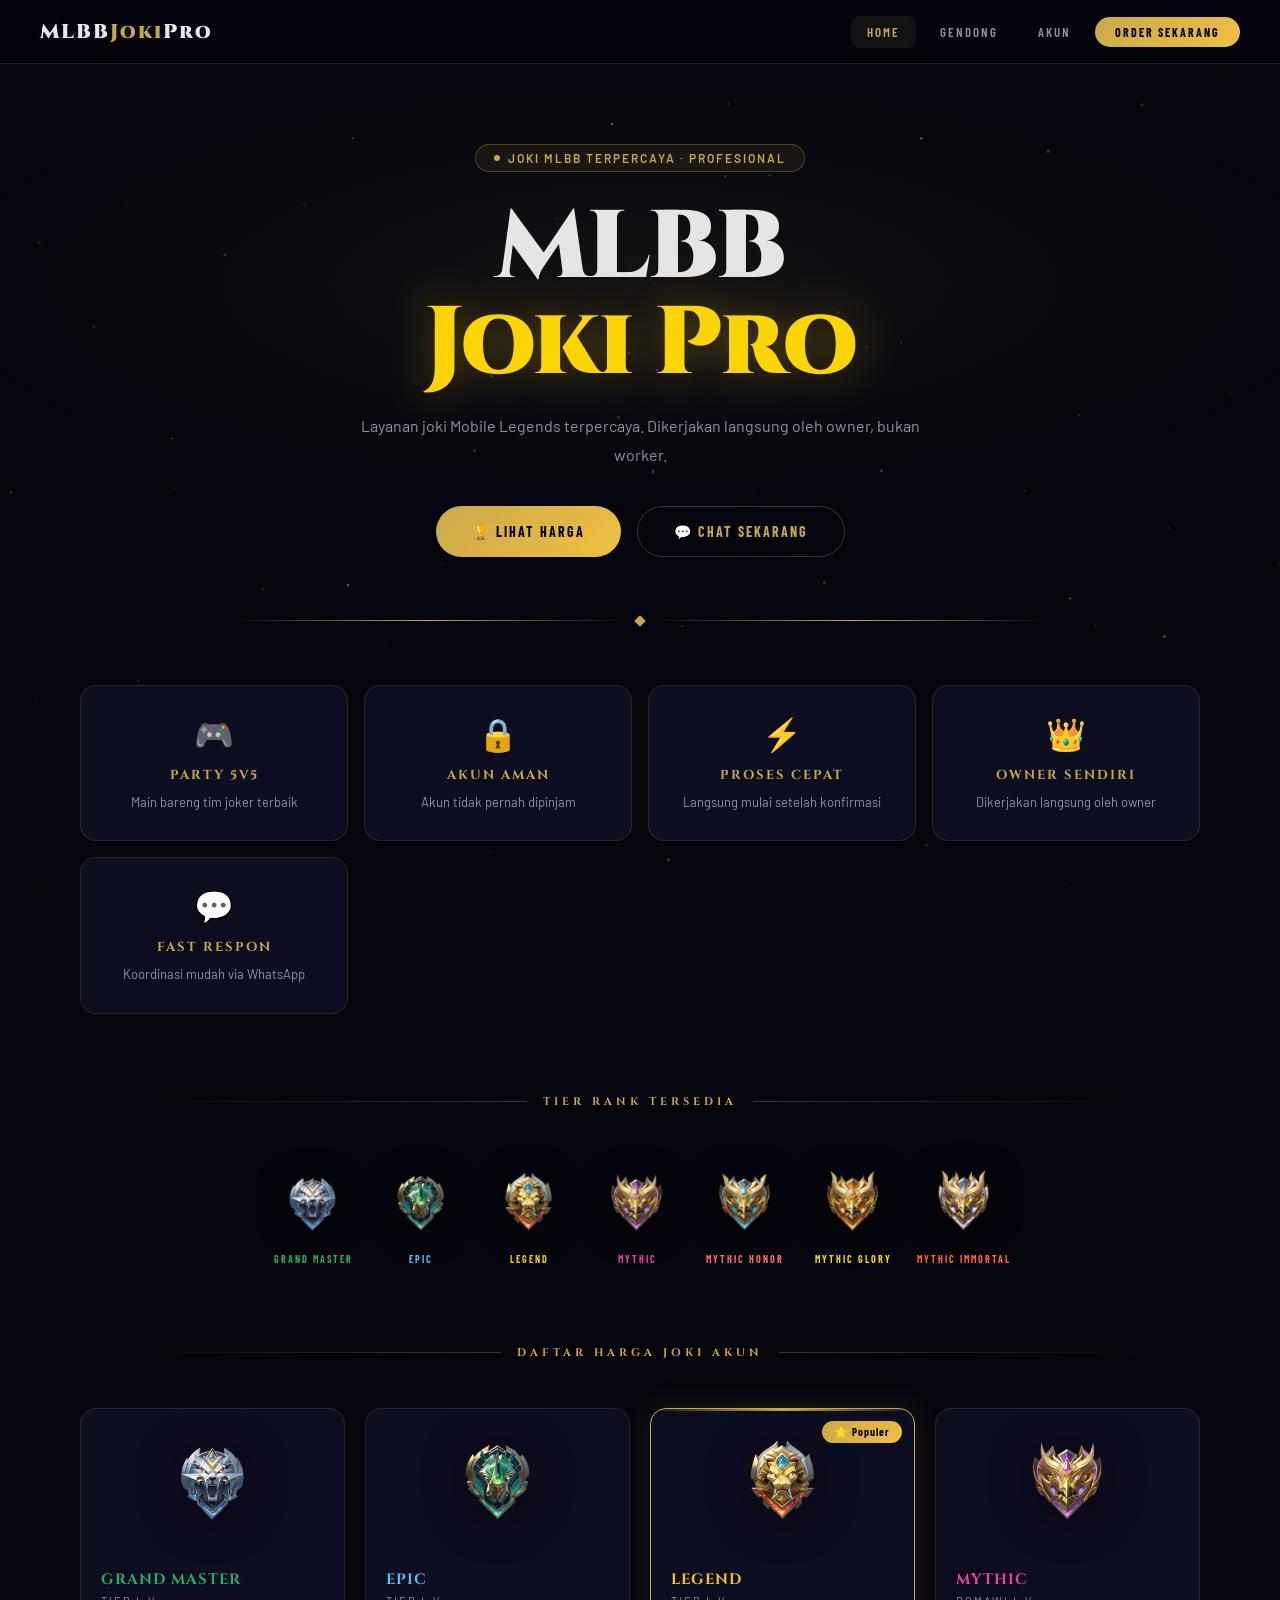
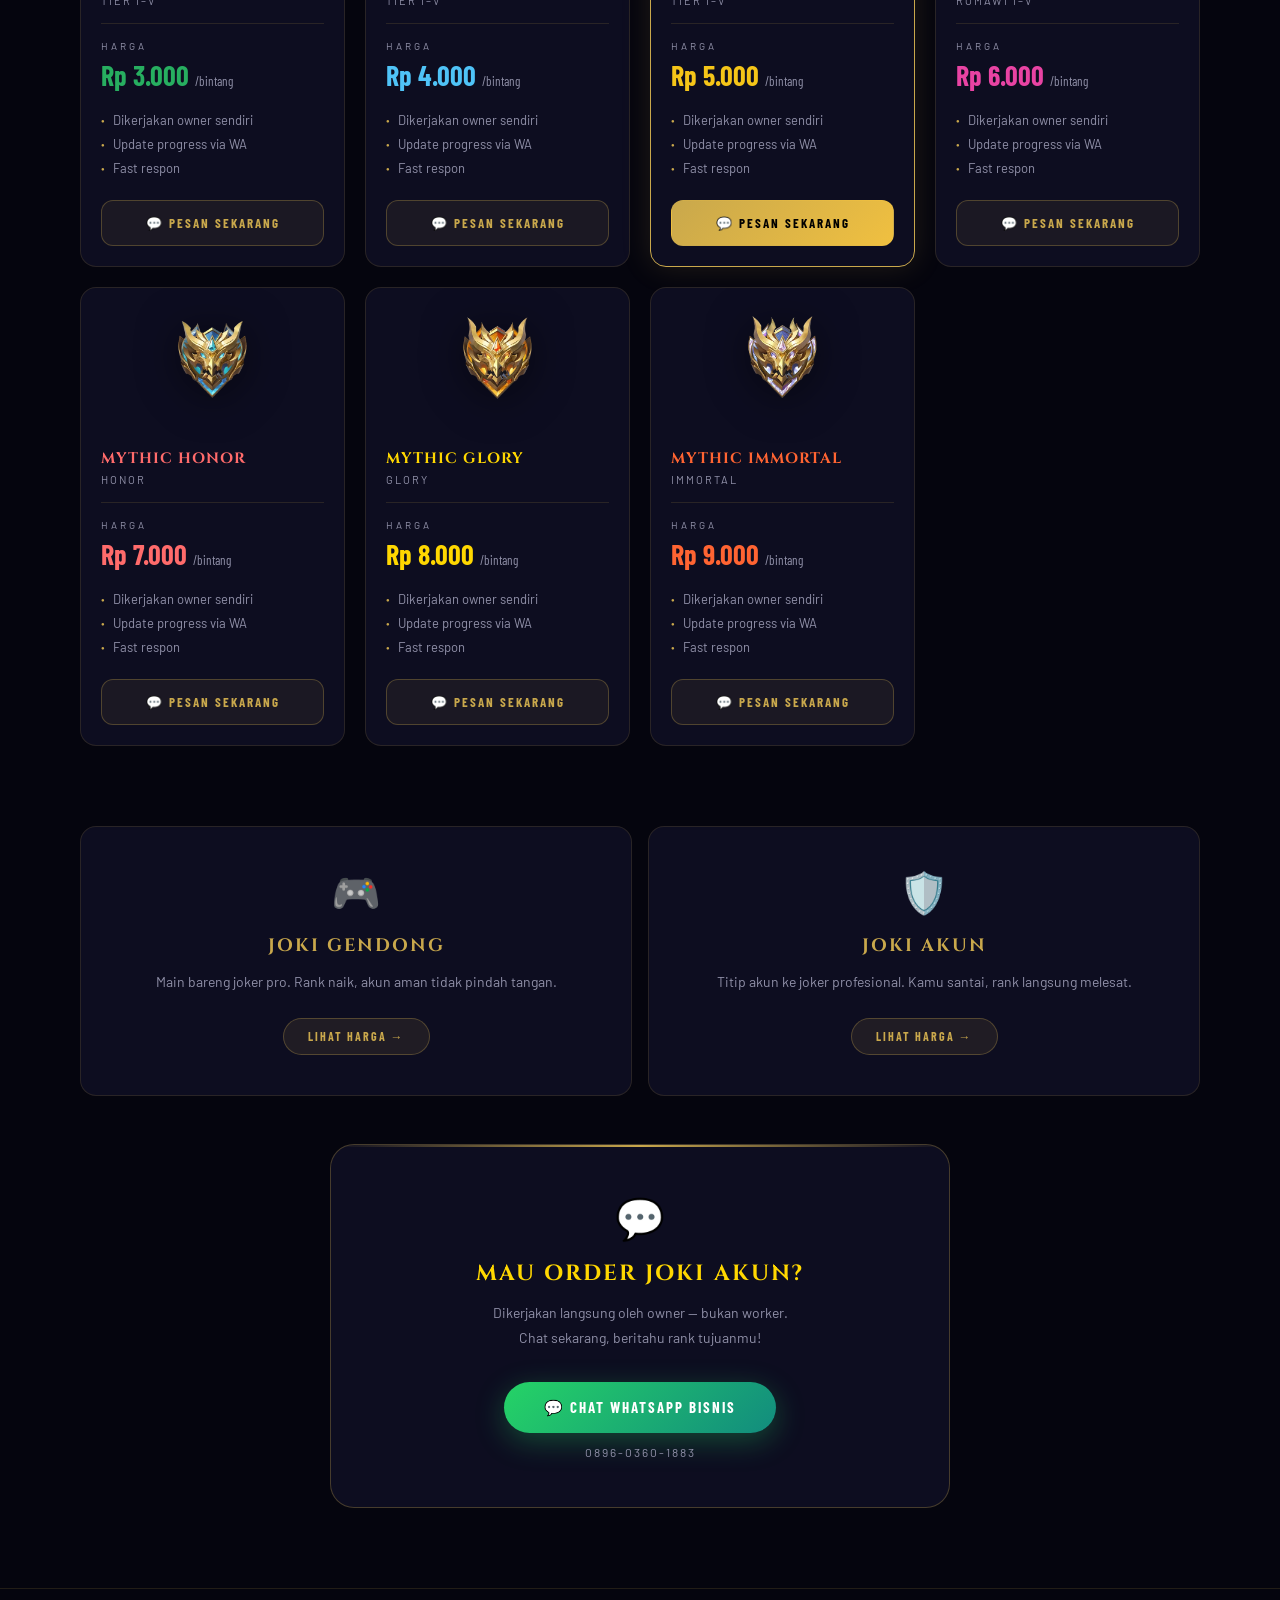
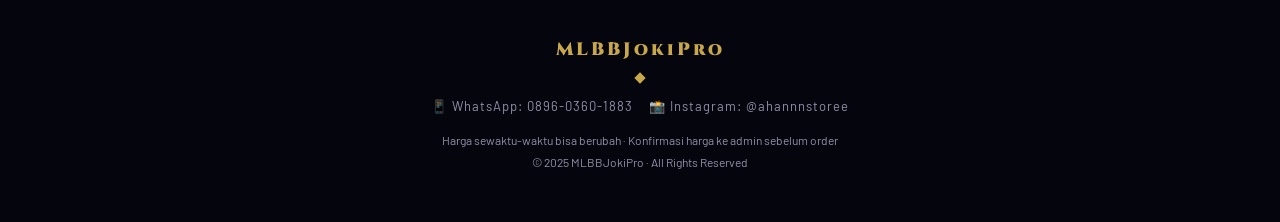
==== commit 0c28e75d: "Update index.html" ====
--- a/index.html
+++ b/index.html
@@ -1,667 +1,479 @@
 <!DOCTYPE html>
 <html lang="id">
 <head>
-<meta charset="UTF-8"/>
-<meta name="viewport" content="width=device-width,initial-scale=1.0"/>
-<title>MLBB Joki Pro</title>
-<link href="https://fonts.googleapis.com/css2?family=Cinzel:wght@400;600;700;900&family=Barlow:wght@300;400;500;600&family=Barlow+Condensed:wght@500;600;700;800&display=swap" rel="stylesheet"/>
-<style>
-:root{
-  --gold:#FFD700;--gold2:#C9A84C;--gold3:#8B6914;
-  --gold-glow:rgba(201,168,76,0.35);--gold-subtle:rgba(201,168,76,0.08);
-  --border1:rgba(201,168,76,0.15);--border2:rgba(201,168,76,0.30);--border3:rgba(201,168,76,0.55);
-  --bg0:#04040A;--bg1:#07070F;--bg2:#0B0B18;--bg3:#0E0E1E;--bg4:#111124;
-  --txt:#F5EDDA;--txt2:#A89878;--txt3:#5C5470;
-  --r-gm:#27AE60;--r-epic:#4FC3F7;--r-legend:#F5C518;--r-mythic:#E84393;
-  --r-honor:#FF6B6B;--r-glory:#FFD700;--r-immortal:#FF6432;
-  --tr:0.28s cubic-bezier(0.4,0,0.2,1);
-}
-*,*::before,*::after{margin:0;padding:0;box-sizing:border-box;}
-html{scroll-behavior:smooth;}
-body{font-family:'Barlow',sans-serif;background:var(--bg0);color:var(--txt);min-height:100vh;overflow-x:hidden;}
-a{text-decoration:none;color:inherit;}
-::-webkit-scrollbar{width:5px;}
-::-webkit-scrollbar-track{background:var(--bg1);}
-::-webkit-scrollbar-thumb{background:var(--gold3);border-radius:3px;}
-
-/* CANVAS */
-#pc{position:fixed;inset:0;pointer-events:none;z-index:0;opacity:.55;}
-
-/* WRAPPER */
-.sw{position:relative;z-index:2;}
-
-/* PAGE SYSTEM */
-.pg{display:none;}
-.pg.on{display:block;}
-
-/* NAV */
-nav{
-  position:sticky;top:0;z-index:999;
-  display:flex;align-items:center;justify-content:space-between;
-  padding:0 36px;height:66px;
-  background:rgba(4,4,10,.9);backdrop-filter:blur(18px);
-  border-bottom:1px solid var(--border1);
-}
-nav::after{content:'';position:absolute;bottom:0;left:0;right:0;height:1px;
-  background:linear-gradient(90deg,transparent,var(--gold2),transparent);opacity:.5;}
-.logo{font-family:'Cinzel',serif;font-size:19px;font-weight:700;letter-spacing:3px;
-  color:var(--gold);text-transform:uppercase;cursor:pointer;
-  text-shadow:0 0 20px rgba(255,215,0,.4);transition:var(--tr);}
-.logo span{color:var(--txt);}
-.logo:hover{text-shadow:0 0 30px rgba(255,215,0,.7);}
-.nav-r{display:flex;align-items:center;gap:20px;}
-.nl{font-size:12px;font-weight:600;letter-spacing:1.5px;text-transform:uppercase;
-  color:var(--txt3);cursor:pointer;padding:5px 0;
-  border-bottom:1px solid transparent;transition:var(--tr);}
-.nl:hover,.nl.act{color:var(--gold);border-bottom-color:var(--gold3);}
-.nbk{display:flex;align-items:center;gap:5px;font-size:11px;font-weight:600;
-  letter-spacing:1.5px;text-transform:uppercase;color:var(--txt3);cursor:pointer;
-  padding:7px 14px;border:1px solid var(--border1);border-radius:5px;transition:var(--tr);}
-.nbk:hover{color:var(--gold2);border-color:var(--border2);background:var(--gold-subtle);}
+  <meta charset="UTF-8"/>
+  <meta name="viewport" content="width=device-width,initial-scale=1.0"/>
+  <title>Home — MLBBJokiPro</title>
+  <style>
+@import url('https://fonts.googleapis.com/css2?family=Cinzel:wght@600;700;900&family=Barlow+Condensed:wght@400;600;700&family=Barlow:wght@400;500&display=swap');
+
+*, *::before, *::after { box-sizing: border-box; margin: 0; padding: 0; }
+
+:root {
+  --bg:       #05050E;
+  --bg2:      #0A0A1A;
+  --bg3:      #0F0F22;
+  --card:     #0D0D20;
+  --border:   rgba(201,168,76,0.15);
+  --border2:  rgba(201,168,76,0.3);
+  --gold:     #C9A84C;
+  --gold2:    #FFD700;
+  --gold3:    #F0C040;
+  --text:     #E8E8F0;
+  --text2:    #9090A8;
+  --radius:   16px;
+  --tr:       0.3s ease;
+}
+
+html { scroll-behavior: smooth; }
+body { background: var(--bg); color: var(--text); font-family: 'Barlow', sans-serif; min-height: 100vh; overflow-x: hidden; }
+
+/* PARTICLES */
+#particles { position: fixed; inset: 0; pointer-events: none; z-index: 0; }
+.site { position: relative; z-index: 1; }
+
+/* NAVBAR */
+.navbar {
+  position: sticky; top: 0; z-index: 100;
+  display: flex; align-items: center; justify-content: space-between;
+  padding: 0 40px; height: 64px;
+  background: rgba(5,5,14,0.92);
+  backdrop-filter: blur(20px);
+  border-bottom: 1px solid var(--border);
+}
+.nav-logo { font-family: 'Cinzel', serif; font-size: 20px; font-weight: 900; letter-spacing: 2px; cursor: pointer; }
+.nav-logo span { color: var(--gold); }
+.nav-links { display: flex; align-items: center; gap: 8px; }
+.nav-link { font-family: 'Barlow Condensed', sans-serif; font-size: 13px; font-weight: 600; letter-spacing: 2px; text-transform: uppercase; padding: 8px 16px; border-radius: 8px; cursor: pointer; color: var(--text2); transition: all var(--tr); }
+.nav-link:hover, .nav-link.active { color: var(--gold); background: rgba(201,168,76,0.08); }
+.nav-btn { font-family: 'Barlow Condensed', sans-serif; font-size: 12px; font-weight: 700; letter-spacing: 2px; text-transform: uppercase; padding: 8px 20px; border-radius: 50px; cursor: pointer; background: linear-gradient(135deg, var(--gold), var(--gold3)); color: #000; text-decoration: none; transition: all var(--tr); }
+.nav-btn:hover { transform: translateY(-2px); box-shadow: 0 6px 20px rgba(201,168,76,0.4); }
 
 /* HERO */
-.hero{position:relative;text-align:center;padding:88px 24px 66px;overflow:hidden;}
-.hgb{position:absolute;inset:0;
-  background-image:linear-gradient(rgba(201,168,76,.04) 1px,transparent 1px),
-    linear-gradient(90deg,rgba(201,168,76,.04) 1px,transparent 1px);
-  background-size:50px 50px;
-  mask-image:radial-gradient(ellipse 80% 60% at 50% 50%,black,transparent);}
-.horb{position:absolute;width:600px;height:600px;border-radius:50%;
-  background:radial-gradient(circle,rgba(201,168,76,.06) 0%,transparent 70%);
-  top:50%;left:50%;transform:translate(-50%,-50%);pointer-events:none;}
-.etag{display:inline-flex;align-items:center;gap:8px;
-  background:rgba(201,168,76,.08);border:1px solid rgba(201,168,76,.3);
-  color:var(--gold2);font-size:11px;font-weight:600;letter-spacing:3px;
-  text-transform:uppercase;padding:7px 20px;border-radius:100px;
-  margin-bottom:30px;animation:fsd .7s ease both;}
-.edot{width:5px;height:5px;background:var(--gold2);border-radius:50%;animation:pd 2s ease infinite;}
-.ht{font-family:'Cinzel',serif;font-size:clamp(36px,7vw,78px);font-weight:900;
-  line-height:.95;letter-spacing:3px;text-transform:uppercase;animation:fsd .7s ease .1s both;}
-.ht .lg{display:block;color:var(--gold);text-shadow:0 0 60px rgba(255,215,0,.25);}
-.ht .lw{display:block;color:var(--txt);}
-.hs{font-size:16px;font-weight:300;color:var(--txt2);line-height:1.7;
-  max-width:450px;margin:20px auto 0;animation:fsd .7s ease .2s both;}
-.hdiv{display:flex;align-items:center;justify-content:center;gap:12px;
-  margin-top:42px;animation:fsd .7s ease .3s both;}
-.hdl{width:80px;height:1px;background:linear-gradient(90deg,transparent,var(--gold3));}
-.hdl.r{transform:scaleX(-1);}
-.hdg{width:8px;height:8px;background:var(--gold2);transform:rotate(45deg);
-  box-shadow:0 0 12px var(--gold-glow);}
-
-/* STATS */
-.sb{display:flex;border-top:1px solid var(--border1);border-bottom:1px solid var(--border1);
-  background:var(--bg1);position:relative;flex-wrap:wrap;}
-.sb::before{content:'';position:absolute;top:0;left:0;right:0;height:1px;
-  background:linear-gradient(90deg,transparent,var(--gold2),transparent);}
-.si{flex:1;min-width:130px;padding:26px 16px;text-align:center;
-  border-right:1px solid var(--border1);transition:var(--tr);}
-.si:last-child{border-right:none;}
-.si:hover{background:var(--gold-subtle);}
-.sn{font-family:'Cinzel',serif;font-size:28px;font-weight:700;color:var(--gold);
-  letter-spacing:2px;display:block;text-shadow:0 0 20px rgba(255,215,0,.3);}
-.sl{display:block;font-size:11px;font-weight:500;letter-spacing:2px;
-  text-transform:uppercase;color:var(--txt3);margin-top:5px;}
-
-/* CHOOSE CARDS */
-.cs{display:flex;gap:26px;justify-content:center;
-  padding:58px 28px 76px;flex-wrap:wrap;max-width:940px;margin:0 auto;}
-.cc{position:relative;width:420px;background:var(--bg3);
-  border:1px solid var(--border1);border-radius:20px;overflow:hidden;
-  cursor:pointer;transition:transform var(--tr),box-shadow var(--tr),border-color var(--tr);
-  animation:fsu .7s ease both;}
-.cc:nth-child(2){animation-delay:.12s;}
-.cc:hover{transform:translateY(-8px);
-  box-shadow:0 28px 70px rgba(201,168,76,.18),0 0 0 1px rgba(201,168,76,.5);
-  border-color:var(--border3);}
-.ct{width:100%;height:210px;position:relative;overflow:hidden;
-  display:flex;align-items:center;justify-content:center;}
-.ctp{width:100%;height:100%;display:flex;flex-direction:column;
-  align-items:center;justify-content:center;gap:10px;}
-.ct-g{background:linear-gradient(135deg,#050B18 0%,#0A1832 40%,#0F2A50 100%);}
-.ct-a{background:linear-gradient(135deg,#120508 0%,#2A0A10 40%,#4A0C18 100%);}
-.cti{font-size:70px;filter:drop-shadow(0 0 20px rgba(201,168,76,.5));}
-.ctl{font-family:'Cinzel',serif;font-size:12px;letter-spacing:3px;
-  color:var(--gold2);text-transform:uppercase;opacity:.6;}
-.cto{position:absolute;bottom:0;left:0;right:0;height:50%;
-  background:linear-gradient(to top,var(--bg3),transparent);pointer-events:none;}
-.cbdg{position:absolute;top:14px;left:14px;font-size:10px;font-weight:700;
-  letter-spacing:2px;text-transform:uppercase;padding:5px 12px;border-radius:100px;border:1px solid;}
-.bg-c{background:rgba(79,195,247,.12);color:#4FC3F7;border-color:rgba(79,195,247,.35);}
-.bg-a{background:rgba(230,67,70,.12);color:#FF6B8A;border-color:rgba(230,67,70,.35);}
-.cb{padding:26px 26px 30px;}
-.cbt{font-family:'Cinzel',serif;font-size:24px;font-weight:700;letter-spacing:2px;
-  text-transform:uppercase;margin-bottom:8px;}
-.cbd{font-size:14px;font-weight:300;color:var(--txt2);line-height:1.7;margin-bottom:22px;}
-.cfs{display:flex;flex-direction:column;gap:8px;margin-bottom:24px;}
-.cfi{display:flex;align-items:center;gap:9px;font-size:13px;color:var(--txt2);}
-.fck{width:17px;height:17px;border-radius:50%;
-  background:rgba(201,168,76,.1);border:1px solid rgba(201,168,76,.3);
-  display:flex;align-items:center;justify-content:center;
-  font-size:9px;color:var(--gold2);flex-shrink:0;}
-.ccta{display:flex;align-items:center;justify-content:space-between;padding:13px 18px;
-  background:linear-gradient(135deg,rgba(201,168,76,.12),rgba(201,168,76,.06));
-  border:1px solid rgba(201,168,76,.25);border-radius:9px;
-  font-family:'Barlow Condensed',sans-serif;font-size:13px;font-weight:700;
-  letter-spacing:2px;text-transform:uppercase;color:var(--gold);transition:var(--tr);}
-.cc:hover .ccta{background:linear-gradient(135deg,rgba(201,168,76,.22),rgba(201,168,76,.12));
-  border-color:rgba(201,168,76,.5);}
-.ctarr{font-size:17px;transition:transform var(--tr);}
-.cc:hover .ctarr{transform:translateX(4px);}
-
-/* RANK BANNER */
-.rbs{padding:0 28px 40px;max-width:1000px;margin:0 auto;}
-.rbw{display:flex;align-items:flex-end;justify-content:center;gap:8px;flex-wrap:wrap;}
-.rbi{display:flex;flex-direction:column;align-items:center;gap:7px;
-  cursor:default;animation:fsu .5s ease both;transition:transform var(--tr);}
-.rbi:hover{transform:translateY(-6px);}
-.rbim{width:88px;height:88px;display:flex;align-items:center;justify-content:center;
-  filter:drop-shadow(0 4px 16px rgba(0,0,0,.5));transition:filter var(--tr);}
-.rbi:hover .rbim{filter:drop-shadow(0 6px 24px rgba(201,168,76,.4));}
-.rbim img{width:100%;height:100%;object-fit:contain;}
-.rbf{font-size:40px;}
-.rbn{font-family:'Barlow Condensed',sans-serif;font-size:10px;font-weight:700;
-  letter-spacing:1.5px;text-transform:uppercase;text-align:center;opacity:.8;}
+.hero {
+  min-height: 420px; display: flex; flex-direction: column; align-items: center; justify-content: center;
+  text-align: center; padding: 80px 40px 60px; position: relative; overflow: hidden;
+}
+.hero::before {
+  content: ''; position: absolute; inset: 0;
+  background: radial-gradient(ellipse 80% 60% at 50% 40%, rgba(201,168,76,0.08) 0%, transparent 70%);
+}
+.hero-tag { display: inline-flex; align-items: center; gap: 8px; background: rgba(201,168,76,0.08); border: 1px solid var(--border2); border-radius: 50px; padding: 6px 18px; font-size: 12px; font-weight: 600; letter-spacing: 2px; text-transform: uppercase; color: var(--gold); margin-bottom: 28px; }
+.hero-dot { width: 6px; height: 6px; border-radius: 50%; background: var(--gold); animation: pulse 2s infinite; }
+@keyframes pulse { 0%,100%{opacity:1;transform:scale(1)} 50%{opacity:0.5;transform:scale(1.3)} }
+.hero h1 { font-family: 'Cinzel', serif; font-size: clamp(48px,8vw,96px); font-weight: 900; line-height: 1; letter-spacing: -2px; margin-bottom: 20px; }
+.hero h1 .gold { color: var(--gold2); text-shadow: 0 0 40px rgba(255,215,0,0.3); }
+.hero p { font-size: 16px; color: var(--text2); max-width: 560px; line-height: 1.8; margin-bottom: 36px; }
+.hero-btns { display: flex; gap: 16px; flex-wrap: wrap; justify-content: center; }
+.btn-hero-primary { display: inline-flex; align-items: center; gap: 10px; background: linear-gradient(135deg, var(--gold), var(--gold3)); color: #000; font-family: 'Barlow Condensed', sans-serif; font-size: 14px; font-weight: 700; letter-spacing: 2px; text-transform: uppercase; padding: 16px 36px; border-radius: 50px; text-decoration: none; transition: all var(--tr); }
+.btn-hero-primary:hover { transform: translateY(-3px); box-shadow: 0 12px 40px rgba(201,168,76,0.5); }
+.btn-hero-secondary { display: inline-flex; align-items: center; gap: 10px; background: transparent; border: 1px solid var(--border2); color: var(--gold); font-family: 'Barlow Condensed', sans-serif; font-size: 14px; font-weight: 700; letter-spacing: 2px; text-transform: uppercase; padding: 16px 36px; border-radius: 50px; text-decoration: none; transition: all var(--tr); }
+.btn-hero-secondary:hover { background: rgba(201,168,76,0.08); transform: translateY(-3px); }
+
+/* DIVIDER */
+.divider { display: flex; align-items: center; gap: 12px; padding: 0 40px; margin: 0 auto 60px; max-width: 900px; }
+.divider-line { flex: 1; height: 1px; background: linear-gradient(90deg, transparent, var(--gold), transparent); }
+.divider-gem { width: 8px; height: 8px; background: var(--gold); transform: rotate(45deg); }
+
+/* FEATURES */
+.features { display: grid; grid-template-columns: repeat(auto-fit, minmax(220px,1fr)); gap: 16px; max-width: 1200px; margin: 0 auto 80px; padding: 0 40px; }
+.feat { background: var(--card); border: 1px solid var(--border); border-radius: var(--radius); padding: 28px 24px; text-align: center; transition: all var(--tr); }
+.feat:hover { border-color: var(--border2); transform: translateY(-4px); }
+.feat-icon { font-size: 32px; margin-bottom: 12px; }
+.feat-title { font-family: 'Cinzel', serif; font-size: 13px; font-weight: 700; letter-spacing: 2px; color: var(--gold); text-transform: uppercase; margin-bottom: 8px; }
+.feat-text { font-size: 13px; color: var(--text2); line-height: 1.6; }
 
 /* SECTION HEADING */
-.sh{display:flex;align-items:center;gap:14px;margin-bottom:32px;}
-.shl{flex:1;height:1px;background:linear-gradient(90deg,var(--gold3),transparent);}
-.shl.r{transform:scaleX(-1);}
-.sht{font-family:'Barlow Condensed',sans-serif;font-size:10px;font-weight:700;
-  letter-spacing:4px;text-transform:uppercase;color:var(--txt3);white-space:nowrap;}
-
-/* INFO PILLS */
-.is{padding:0 28px 16px;max-width:1100px;margin:0 auto;}
-.ig{display:grid;grid-template-columns:repeat(auto-fit,minmax(180px,1fr));gap:13px;margin-bottom:44px;}
-.ip{background:var(--bg4);border:1px solid var(--border1);border-radius:14px;
-  padding:20px 18px;text-align:center;transition:var(--tr);
-  animation:fsu .6s ease both;position:relative;overflow:hidden;}
-.ip::before{content:'';position:absolute;top:0;left:0;right:0;height:2px;
-  background:linear-gradient(90deg,transparent,var(--gold2),transparent);
-  opacity:0;transition:var(--tr);}
-.ip:hover{border-color:var(--border2);transform:translateY(-3px);}
-.ip:hover::before{opacity:1;}
-.pi{font-size:26px;margin-bottom:9px;display:block;}
-.pv{font-family:'Cinzel',serif;font-size:14px;font-weight:700;color:var(--gold);
-  display:block;letter-spacing:1px;}
-.pt{font-size:12px;color:var(--txt3);margin-top:3px;line-height:1.4;}
+.section-head { display: flex; align-items: center; gap: 16px; max-width: 1200px; margin: 0 auto 48px; padding: 0 40px; }
+.section-head-line { flex: 1; height: 1px; background: linear-gradient(90deg, transparent, var(--border2)); }
+.section-head-line.r { background: linear-gradient(90deg, var(--border2), transparent); }
+.section-head-text { font-family: 'Cinzel', serif; font-size: 11px; font-weight: 700; letter-spacing: 4px; text-transform: uppercase; color: var(--gold); white-space: nowrap; }
+
+/* TIER ROW */
+.tier-section { max-width: 1200px; margin: 0 auto 80px; padding: 0 40px; }
+.tier-row { display: flex; justify-content: center; gap: 20px; flex-wrap: wrap; }
+.tier-item { display: flex; flex-direction: column; align-items: center; gap: 8px; cursor: default; transition: transform var(--tr); }
+.tier-item:hover { transform: translateY(-6px); }
+.tier-item img { width: 88px; height: 88px; object-fit: contain; filter: drop-shadow(0 4px 16px rgba(0,0,0,0.6)); transition: filter var(--tr); }
+.tier-item:hover img { filter: drop-shadow(0 8px 24px rgba(201,168,76,0.4)); }
+.tier-item span { font-family: 'Barlow Condensed', sans-serif; font-size: 10px; font-weight: 700; letter-spacing: 2px; text-transform: uppercase; }
 
 /* PRICE GRID */
-.ps{padding:8px 28px 70px;max-width:1100px;margin:0 auto;}
-.pg2{display:grid;grid-template-columns:repeat(auto-fill,minmax(230px,1fr));gap:16px;}
-
-/* PRICE CARD */
-.pc2{background:var(--bg3);border:1px solid var(--border1);border-radius:14px;
-  overflow:hidden;transition:transform var(--tr),box-shadow var(--tr),border-color var(--tr);
-  animation:fsu .6s ease both;position:relative;}
-.pc2:hover{transform:translateY(-5px);border-color:var(--border2);
-  box-shadow:0 14px 44px rgba(201,168,76,.12);}
-.pc2.ft{border-color:var(--gold3);
-  box-shadow:0 0 0 1px rgba(201,168,76,.15),inset 0 0 60px rgba(201,168,76,.03);}
-.pc2.ft:hover{border-color:var(--border3);box-shadow:0 14px 55px rgba(201,168,76,.2);}
-.ris{width:100%;height:128px;position:relative;overflow:hidden;
-  background:var(--bg1);display:flex;align-items:center;justify-content:center;}
-.ris img{width:100%;height:100%;object-fit:cover;transition:transform .5s ease;opacity:.85;}
-.pc2:hover .ris img{transform:scale(1.08);opacity:1;}
-.rip{width:100%;height:100%;display:flex;flex-direction:column;
-  align-items:center;justify-content:center;gap:5px;}
-.ric{font-size:50px;filter:drop-shadow(0 0 16px currentColor);}
-.rin{font-family:'Barlow Condensed',sans-serif;font-size:10px;font-weight:700;
-  letter-spacing:3px;text-transform:uppercase;opacity:.5;}
-.rif{position:absolute;bottom:0;left:0;right:0;height:60%;
-  background:linear-gradient(to top,var(--bg3),transparent);pointer-events:none;}
-.rift{position:absolute;top:0;left:0;right:0;height:30%;
-  background:linear-gradient(to bottom,var(--bg3),transparent);pointer-events:none;}
-.fc{position:absolute;top:9px;right:9px;background:var(--gold);color:var(--bg0);
-  font-size:8px;font-weight:800;letter-spacing:1.5px;text-transform:uppercase;
-  padding:3px 9px;border-radius:100px;font-family:'Barlow Condensed',sans-serif;}
-.pb{padding:16px 18px 20px;}
-.rh{display:flex;align-items:center;gap:10px;margin-bottom:12px;}
-.rbd{width:9px;height:9px;border-radius:50%;flex-shrink:0;box-shadow:0 0 7px currentColor;}
-.rt{font-family:'Cinzel',serif;font-size:14px;font-weight:700;
-  letter-spacing:1px;text-transform:uppercase;}
-.rsub{font-size:10px;color:var(--txt3);letter-spacing:1px;margin-left:auto;
-  font-family:'Barlow Condensed',sans-serif;text-transform:uppercase;}
-.pd{height:1px;background:linear-gradient(90deg,var(--border1),transparent);margin-bottom:12px;}
-.pl{font-size:10px;font-weight:600;letter-spacing:2px;text-transform:uppercase;
-  color:var(--txt3);margin-bottom:5px;}
-.pa{font-family:'Cinzel',serif;font-size:26px;font-weight:700;letter-spacing:1px;
-  display:flex;align-items:baseline;gap:4px;margin-bottom:3px;}
-.pper{font-size:11px;color:var(--txt3);font-family:'Barlow',sans-serif;
-  font-weight:300;letter-spacing:.5px;}
-.pfs{margin-top:12px;display:flex;flex-direction:column;gap:6px;}
-.pfi{display:flex;align-items:center;gap:7px;font-size:12px;color:var(--txt2);font-weight:300;}
-.pbl{width:4px;height:4px;border-radius:50%;flex-shrink:0;}
-.bo{display:flex;align-items:center;justify-content:center;gap:7px;
-  width:100%;margin-top:16px;padding:11px 14px;
-  background:transparent;border:1px solid var(--border1);border-radius:9px;
-  font-family:'Barlow Condensed',sans-serif;font-size:11px;font-weight:700;
-  letter-spacing:2.5px;text-transform:uppercase;color:var(--txt2);
-  cursor:pointer;transition:var(--tr);text-decoration:none;}
-.bo:hover{color:var(--gold);border-color:var(--border2);background:var(--gold-subtle);}
-.pc2.ft .bo{background:linear-gradient(135deg,var(--gold2),var(--gold3));
-  border-color:var(--gold2);color:var(--bg0);}
-.pc2.ft .bo:hover{background:linear-gradient(135deg,var(--gold),var(--gold2));}
-
-/* RANK COLOR UTILS */
-.rc-gm{color:var(--r-gm);}.rc-epic{color:var(--r-epic);}.rc-legend{color:var(--r-legend);}
-.rc-mythic{color:var(--r-mythic);}.rc-honor{color:var(--r-honor);}
-.rc-glory{color:var(--r-glory);}.rc-immortal{color:var(--r-immortal);}
-.rbg-gm{background:var(--r-gm);}.rbg-epic{background:var(--r-epic);}
-.rbg-legend{background:var(--r-legend);}.rbg-mythic{background:var(--r-mythic);}
-.rbg-honor{background:var(--r-honor);}.rbg-glory{background:var(--r-glory);}
-.rbg-immortal{background:var(--r-immortal);}
-.ri-gm{background:rgba(39,174,96,.08);}.ri-epic{background:rgba(79,195,247,.08);}
-.ri-legend{background:rgba(245,197,24,.08);}.ri-mythic{background:rgba(232,67,147,.08);}
-.ri-honor{background:rgba(255,107,107,.08);}.ri-glory{background:rgba(255,215,0,.08);}
-.ri-immortal{background:rgba(255,100,50,.08);}
-
-/* PAYMENT */
-.paysec{max-width:600px;margin:0 auto 60px;padding:0 28px;text-align:center;}
-.payrow{display:flex;align-items:center;justify-content:center;gap:16px;
-  flex-wrap:wrap;margin-top:18px;}
-.payitem{display:flex;flex-direction:column;align-items:center;gap:9px;
-  background:var(--bg4);border:1px solid var(--border1);border-radius:14px;
-  padding:18px 28px;min-width:120px;transition:var(--tr);}
-.payitem:hover{border-color:var(--border2);transform:translateY(-3px);
-  box-shadow:0 8px 22px rgba(201,168,76,.1);}
-.payitem img{width:56px;height:56px;object-fit:contain;border-radius:9px;}
-.payitem span{font-family:'Barlow Condensed',sans-serif;font-size:12px;font-weight:700;
-  letter-spacing:2px;text-transform:uppercase;color:var(--txt2);}
-
-/* WA CTA */
-.wacta{max-width:660px;margin:0 auto 60px;padding:0 28px;text-align:center;}
-.wab{background:var(--bg4);border:1px solid var(--border2);border-radius:20px;
-  padding:38px 30px;position:relative;overflow:hidden;}
-.wab::before{content:'';position:absolute;top:0;left:0;right:0;height:2px;
-  background:linear-gradient(90deg,transparent,var(--gold2),transparent);}
-.wai{font-size:34px;margin-bottom:12px;}
-.wat{font-family:'Cinzel',serif;font-size:18px;font-weight:700;letter-spacing:2px;
-  color:var(--gold);margin-bottom:9px;text-transform:uppercase;}
-.wad{font-size:14px;color:var(--txt2);line-height:1.8;margin-bottom:26px;}
-.wabtn{display:inline-flex;align-items:center;gap:9px;
-  background:linear-gradient(135deg,#25D366,#128C7E);color:#fff;
-  font-family:'Barlow Condensed',sans-serif;font-size:14px;font-weight:700;
-  letter-spacing:2px;text-transform:uppercase;padding:15px 34px;border-radius:50px;
-  text-decoration:none;box-shadow:0 8px 28px rgba(37,211,102,.3);transition:var(--tr);}
-.wabtn:hover{background:linear-gradient(135deg,#2EE070,#25D366);
-  box-shadow:0 10px 34px rgba(37,211,102,.45);transform:translateY(-2px);}
-.wanum{margin-top:13px;font-size:11px;color:var(--txt3);letter-spacing:1px;}
+.price-section { max-width: 1200px; margin: 0 auto 80px; padding: 0 40px; }
+.price-grid { display: grid; grid-template-columns: repeat(auto-fill, minmax(240px,1fr)); gap: 20px; }
+
+/* CARD */
+.card {
+  background: var(--card);
+  border: 1px solid var(--border);
+  border-radius: var(--radius);
+  overflow: hidden;
+  position: relative;
+  transition: all var(--tr);
+  display: flex; flex-direction: column;
+}
+.card:hover { border-color: var(--border2); transform: translateY(-6px); box-shadow: 0 20px 60px rgba(0,0,0,0.5); }
+.card.is-featured { border-color: var(--gold); box-shadow: 0 0 30px rgba(201,168,76,0.15); }
+.card.is-featured::before { content: ''; position: absolute; top: 0; left: 0; right: 0; height: 2px; background: linear-gradient(90deg, transparent, var(--gold), transparent); }
+
+.pop-badge { position: absolute; top: 12px; right: 12px; background: linear-gradient(135deg, var(--gold), var(--gold3)); color: #000; font-family: 'Barlow Condensed', sans-serif; font-size: 11px; font-weight: 700; letter-spacing: 1px; padding: 4px 12px; border-radius: 50px; z-index: 2; }
+
+.card-img { height: 140px; display: flex; align-items: center; justify-content: center; background: transparent; padding: 10px; }
+.card-img img { width: 120px; height: 120px; object-fit: contain; filter: drop-shadow(0 4px 20px rgba(0,0,0,0.5)); transition: transform var(--tr); }
+.card:hover .card-img img { transform: scale(1.1); }
+
+.card-body { padding: 20px; flex: 1; display: flex; flex-direction: column; }
+.card-rank-name { font-family: 'Cinzel', serif; font-size: 15px; font-weight: 700; letter-spacing: 1px; text-transform: uppercase; margin-bottom: 4px; }
+.card-rank-sub { font-size: 11px; color: var(--text2); letter-spacing: 2px; text-transform: uppercase; margin-bottom: 16px; }
+.card-divider { height: 1px; background: var(--border); margin-bottom: 16px; }
+.card-price-label { font-size: 10px; letter-spacing: 3px; text-transform: uppercase; color: var(--text2); margin-bottom: 6px; }
+.card-price { font-family: 'Barlow Condensed', sans-serif; font-size: 28px; font-weight: 700; margin-bottom: 20px; }
+.card-price span { font-size: 13px; color: var(--text2); font-weight: 400; }
+.card-features { list-style: none; margin-bottom: 24px; display: flex; flex-direction: column; gap: 8px; flex: 1; }
+.card-features li { font-size: 13px; color: var(--text2); display: flex; align-items: center; gap: 8px; }
+.card-features li::before { content: '●'; font-size: 6px; color: var(--gold); flex-shrink: 0; }
+
+.btn-order {
+  display: flex; align-items: center; justify-content: center; gap: 8px;
+  background: rgba(201,168,76,0.08); border: 1px solid var(--border2);
+  color: var(--gold); font-family: 'Barlow Condensed', sans-serif;
+  font-size: 13px; font-weight: 700; letter-spacing: 2px; text-transform: uppercase;
+  padding: 14px; border-radius: 12px; text-decoration: none; transition: all var(--tr);
+}
+.btn-order:hover { background: rgba(201,168,76,0.15); transform: translateY(-2px); }
+.btn-featured {
+  background: linear-gradient(135deg, var(--gold), var(--gold3));
+  border-color: transparent; color: #000;
+}
+.btn-featured:hover { box-shadow: 0 8px 24px rgba(201,168,76,0.4); }
+
+/* CTA */
+.cta-section { max-width: 700px; margin: 0 auto 80px; padding: 0 40px; text-align: center; }
+.cta-box {
+  background: var(--card); border: 1px solid var(--border2); border-radius: 24px;
+  padding: 48px 40px; position: relative; overflow: hidden;
+}
+.cta-box::before { content: ''; position: absolute; top: 0; left: 0; right: 0; height: 2px; background: linear-gradient(90deg, transparent, var(--gold), transparent); }
+.cta-emoji { font-size: 40px; margin-bottom: 16px; }
+.cta-title { font-family: 'Cinzel', serif; font-size: 22px; font-weight: 700; letter-spacing: 2px; color: var(--gold2); text-transform: uppercase; margin-bottom: 12px; }
+.cta-text { font-size: 14px; color: var(--text2); line-height: 1.8; margin-bottom: 32px; }
+.btn-wa { display: inline-flex; align-items: center; gap: 10px; background: linear-gradient(135deg, #25D366, #128C7E); color: #fff; font-family: 'Barlow Condensed', sans-serif; font-size: 15px; font-weight: 700; letter-spacing: 2px; text-transform: uppercase; padding: 16px 40px; border-radius: 50px; text-decoration: none; box-shadow: 0 8px 30px rgba(37,211,102,0.3); transition: all var(--tr); }
+.btn-wa:hover { transform: translateY(-3px); box-shadow: 0 12px 40px rgba(37,211,102,0.5); }
+.cta-number { margin-top: 12px; font-size: 12px; color: var(--text2); letter-spacing: 2px; }
+
+/* NOTES */
+.notes { max-width: 1200px; margin: 0 auto 80px; padding: 0 40px; }
+.notes-box { background: var(--card); border: 1px solid var(--border); border-radius: var(--radius); padding: 32px; position: relative; overflow: hidden; }
+.notes-box::before { content: ''; position: absolute; top: 0; left: 0; right: 0; height: 2px; background: linear-gradient(90deg, transparent, var(--gold), transparent); }
+.notes-title { font-family: 'Cinzel', serif; font-size: 11px; font-weight: 700; letter-spacing: 4px; color: var(--gold); text-transform: uppercase; margin-bottom: 20px; }
+.notes-grid { display: grid; grid-template-columns: repeat(auto-fit, minmax(220px,1fr)); gap: 12px; }
+.notes-item { font-size: 13px; color: var(--text2); display: flex; align-items: flex-start; gap: 10px; line-height: 1.6; }
+.notes-item span { color: var(--gold); flex-shrink: 0; }
 
 /* FOOTER */
-footer{position:relative;background:var(--bg1);border-top:1px solid var(--border1);
-  padding:36px 28px 28px;text-align:center;overflow:hidden;}
-footer::before{content:'';position:absolute;top:0;left:0;right:0;height:1px;
-  background:linear-gradient(90deg,transparent,var(--gold2),transparent);}
-.fl{font-family:'Cinzel',serif;font-size:18px;font-weight:700;letter-spacing:4px;
-  color:var(--gold);text-transform:uppercase;margin-bottom:9px;
-  text-shadow:0 0 20px rgba(255,215,0,.3);}
-.fg{width:7px;height:7px;background:var(--gold3);transform:rotate(45deg);margin:14px auto;}
-.ft2{font-size:13px;color:var(--txt3);line-height:1.7;}
-
-/* SHIMMER */
-.shim{background:linear-gradient(90deg,var(--gold3) 25%,var(--gold) 50%,var(--gold3) 75%);
-  background-size:200% auto;-webkit-background-clip:text;-webkit-text-fill-color:transparent;
-  background-clip:text;animation:shimmer 4s linear infinite;}
-
-/* ANIMATIONS */
-@keyframes fsd{from{opacity:0;transform:translateY(-22px);}to{opacity:1;transform:translateY(0);}}
-@keyframes fsu{from{opacity:0;transform:translateY(26px);}to{opacity:1;transform:translateY(0);}}
-@keyframes pd{0%,100%{opacity:1;transform:scale(1);}50%{opacity:.4;transform:scale(.7);}}
-@keyframes shimmer{0%{background-position:-200% center;}100%{background-position:200% center;}}
-
-/* RESPONSIVE */
-@media(max-width:768px){
-  nav{padding:0 16px;}
-  .hero{padding:58px 16px 48px;}
-  .cs{padding:36px 16px 56px;gap:18px;}
-  .cc{width:100%;max-width:420px;}
-  .si{min-width:50%;border-bottom:1px solid var(--border1);}
-  .is{padding:0 16px;}
-  .ps{padding:8px 16px 56px;}
-  .pg2{grid-template-columns:repeat(auto-fill,minmax(165px,1fr));gap:12px;}
-  .rbs{padding:0 16px 34px;}
-  .rbim{width:64px;height:64px;}
-  .rbn{font-size:9px;}
-}
-@media(max-width:480px){
-  .ht{font-size:30px;}
-  .si{min-width:100%;}
-  .pg2{grid-template-columns:1fr 1fr;gap:9px;}
-  #rank-banner{gap:5px;}
+footer { text-align: center; padding: 48px 40px; border-top: 1px solid var(--border); }
+.footer-logo { font-family: 'Cinzel', serif; font-size: 18px; font-weight: 900; letter-spacing: 3px; color: var(--gold); margin-bottom: 12px; }
+.footer-gem { width: 8px; height: 8px; background: var(--gold); transform: rotate(45deg); margin: 0 auto 16px; }
+.footer-social { display: flex; align-items: center; justify-content: center; gap: 16px; margin-bottom: 16px; }
+.footer-social a { font-size: 13px; color: var(--text2); text-decoration: none; transition: color var(--tr); letter-spacing: 1px; }
+.footer-social a:hover { color: var(--gold); }
+footer p { font-size: 12px; color: var(--text2); line-height: 1.8; }
+
+/* MOBILE */
+@media(max-width:768px) {
+  .navbar { padding: 0 20px; }
+  .nav-links { gap: 4px; }
+  .nav-link { padding: 6px 10px; font-size: 11px; }
+  .hero { padding: 60px 24px 40px; }
+  .features, .tier-section, .price-section, .cta-section, .notes, .section-head { padding: 0 20px; }
+  .tier-item img { width: 64px; height: 64px; }
+  .price-grid { grid-template-columns: repeat(auto-fill, minmax(200px,1fr)); gap: 16px; }
 }
 </style>
 </head>
 <body>
-<canvas id="pc"></canvas>
-<div class="sw">
-
-<!-- ==================== PAGE: LANDING ==================== -->
-<div class="pg on" id="p-home">
-<nav>
-  <div class="logo" onclick="goPage('p-home')">MLBB<span>Joki</span>Pro</div>
-  <div class="nav-r">
-    <span class="nl act" onclick="goPage('p-home')">Home</span>
-    <span class="nl" onclick="goPage('p-gendong')">Gendong</span>
-    <span class="nl" onclick="goPage('p-akun')">Akun</span>
+<canvas id="particles"></canvas>
+<div class="site">
+
+  <nav class="navbar">
+    <div class="nav-logo" onclick="location.href='index.html'">MLBB<span>Joki</span>Pro</div>
+    <div class="nav-links">
+      <span class="nav-link active" onclick="location.href='index.html'">Home</span>
+      <span class="nav-link " onclick="location.href='joki-gendong.html'">Gendong</span>
+      <span class="nav-link " onclick="location.href='joki-akun.html'">Akun</span>
+      <a href="https://wa.me/6289603601883?text=%2AOrder%20Joki%20Akun%2A" target="_blank" class="nav-btn">Order Sekarang</a>
+    </div>
+  </nav>
+
+  <section class="hero">
+    <div class="hero-tag"><span class="hero-dot"></span>Joki MLBB Terpercaya · Profesional</div>
+    <h1><span>MLBB</span><br><span class="gold">Joki Pro</span></h1>
+    <p>Layanan joki Mobile Legends terpercaya. Dikerjakan langsung oleh owner, bukan worker.</p>
+    <div class="hero-btns">
+      <a href="#harga" class="btn-hero-primary">🏆 Lihat Harga</a>
+      <a href="https://wa.me/6289603601883?text=%2AOrder%20Joki%20Akun%2A" target="_blank" class="btn-hero-secondary">💬 Chat Sekarang</a>
+    </div>
+  </section>
+
+  <div class="divider"><div class="divider-line"></div><div class="divider-gem"></div><div class="divider-line"></div></div>
+
+  <div class="features">
+      <div class="feat"><div class="feat-icon">🎮</div><div class="feat-title">Party 5v5</div><div class="feat-text">Main bareng tim joker terbaik</div></div>
+      <div class="feat"><div class="feat-icon">🔒</div><div class="feat-title">Akun Aman</div><div class="feat-text">Akun tidak pernah dipinjam</div></div>
+      <div class="feat"><div class="feat-icon">⚡</div><div class="feat-title">Proses Cepat</div><div class="feat-text">Langsung mulai setelah konfirmasi</div></div>
+      <div class="feat"><div class="feat-icon">👑</div><div class="feat-title">Owner Sendiri</div><div class="feat-text">Dikerjakan langsung oleh owner</div></div>
+      <div class="feat"><div class="feat-icon">💬</div><div class="feat-title">Fast Respon</div><div class="feat-text">Koordinasi mudah via WhatsApp</div></div></div>
+
+  <div class="tier-section">
+    <div class="section-head">
+      <div class="section-head-line"></div>
+      <div class="section-head-text">Tier Rank Tersedia</div>
+      <div class="section-head-line r"></div>
+    </div>
+    <div class="tier-row">
+        <div class="tier-item">
+          <img src="[data-uri]" alt="Grand Master">
+          <span style="color:#27AE60">Grand Master</span>
+        </div>
+        <div class="tier-item">
+          <img src="[data-uri]